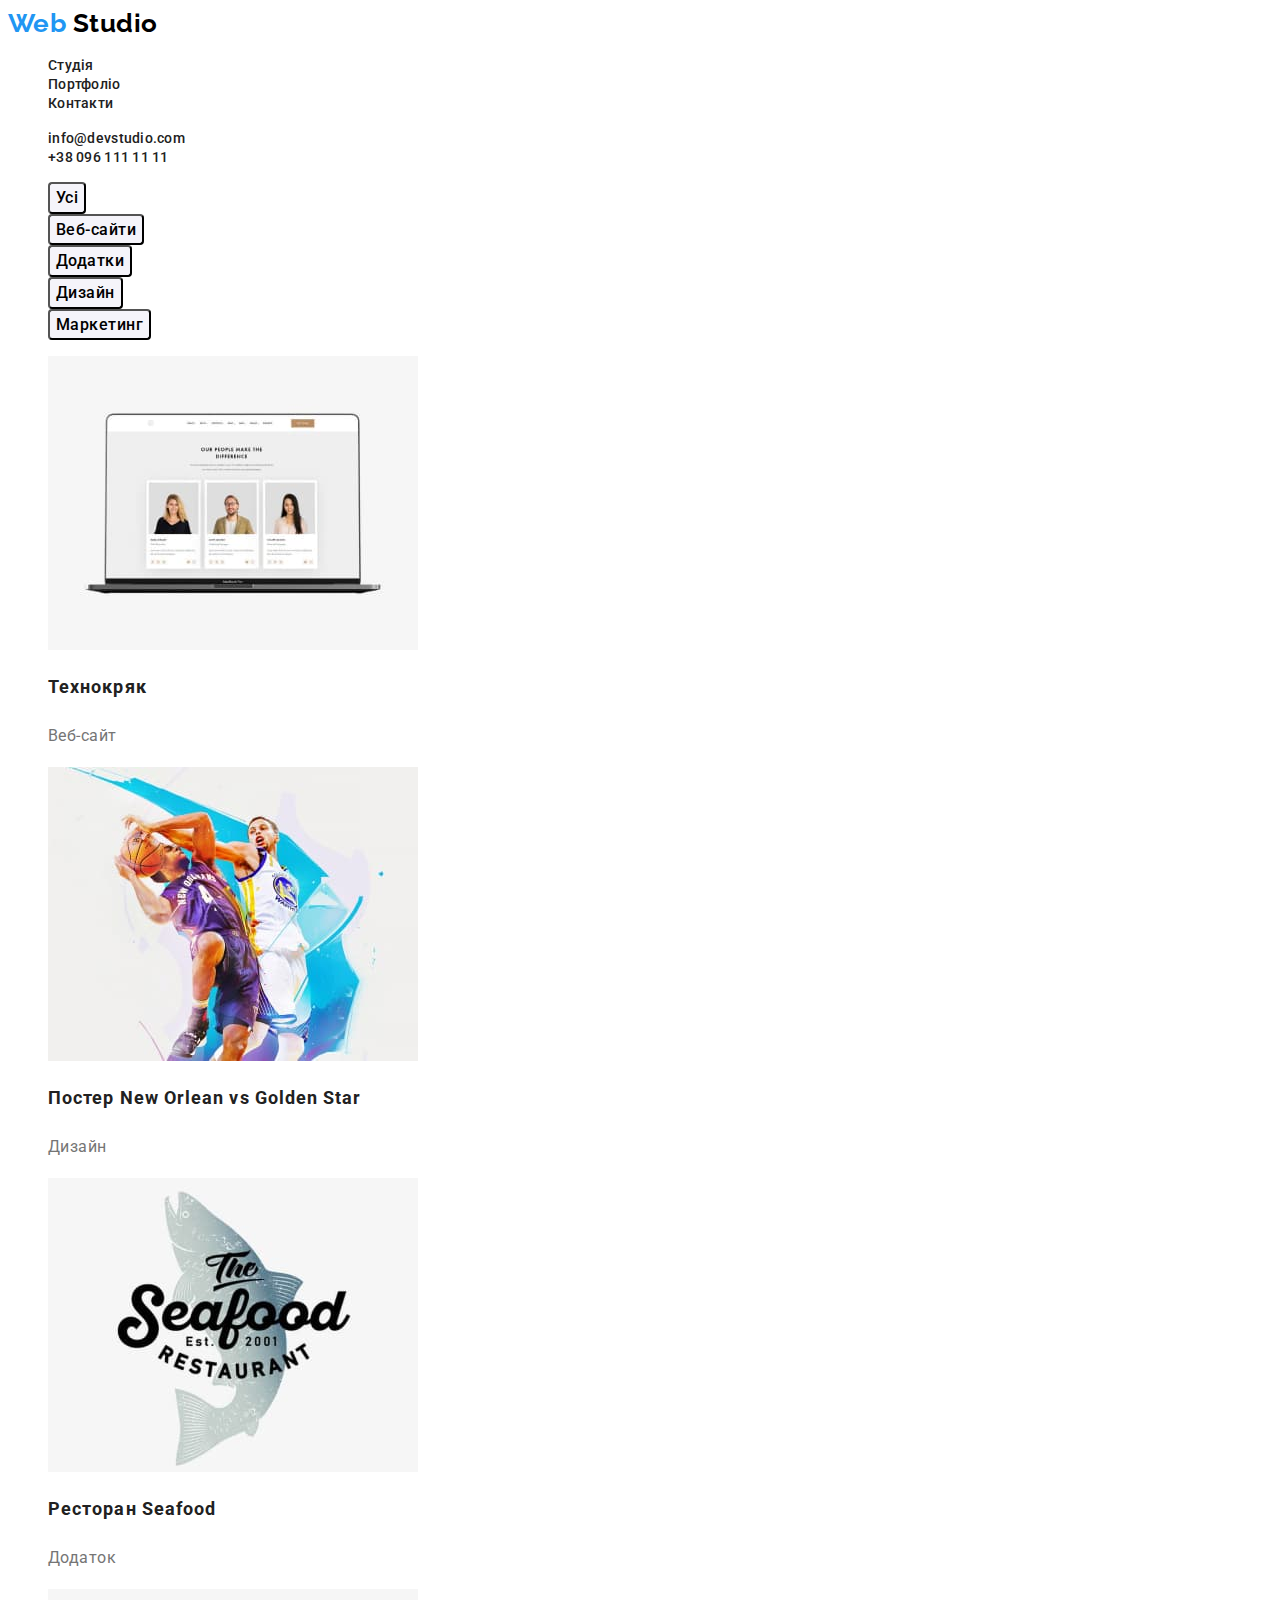
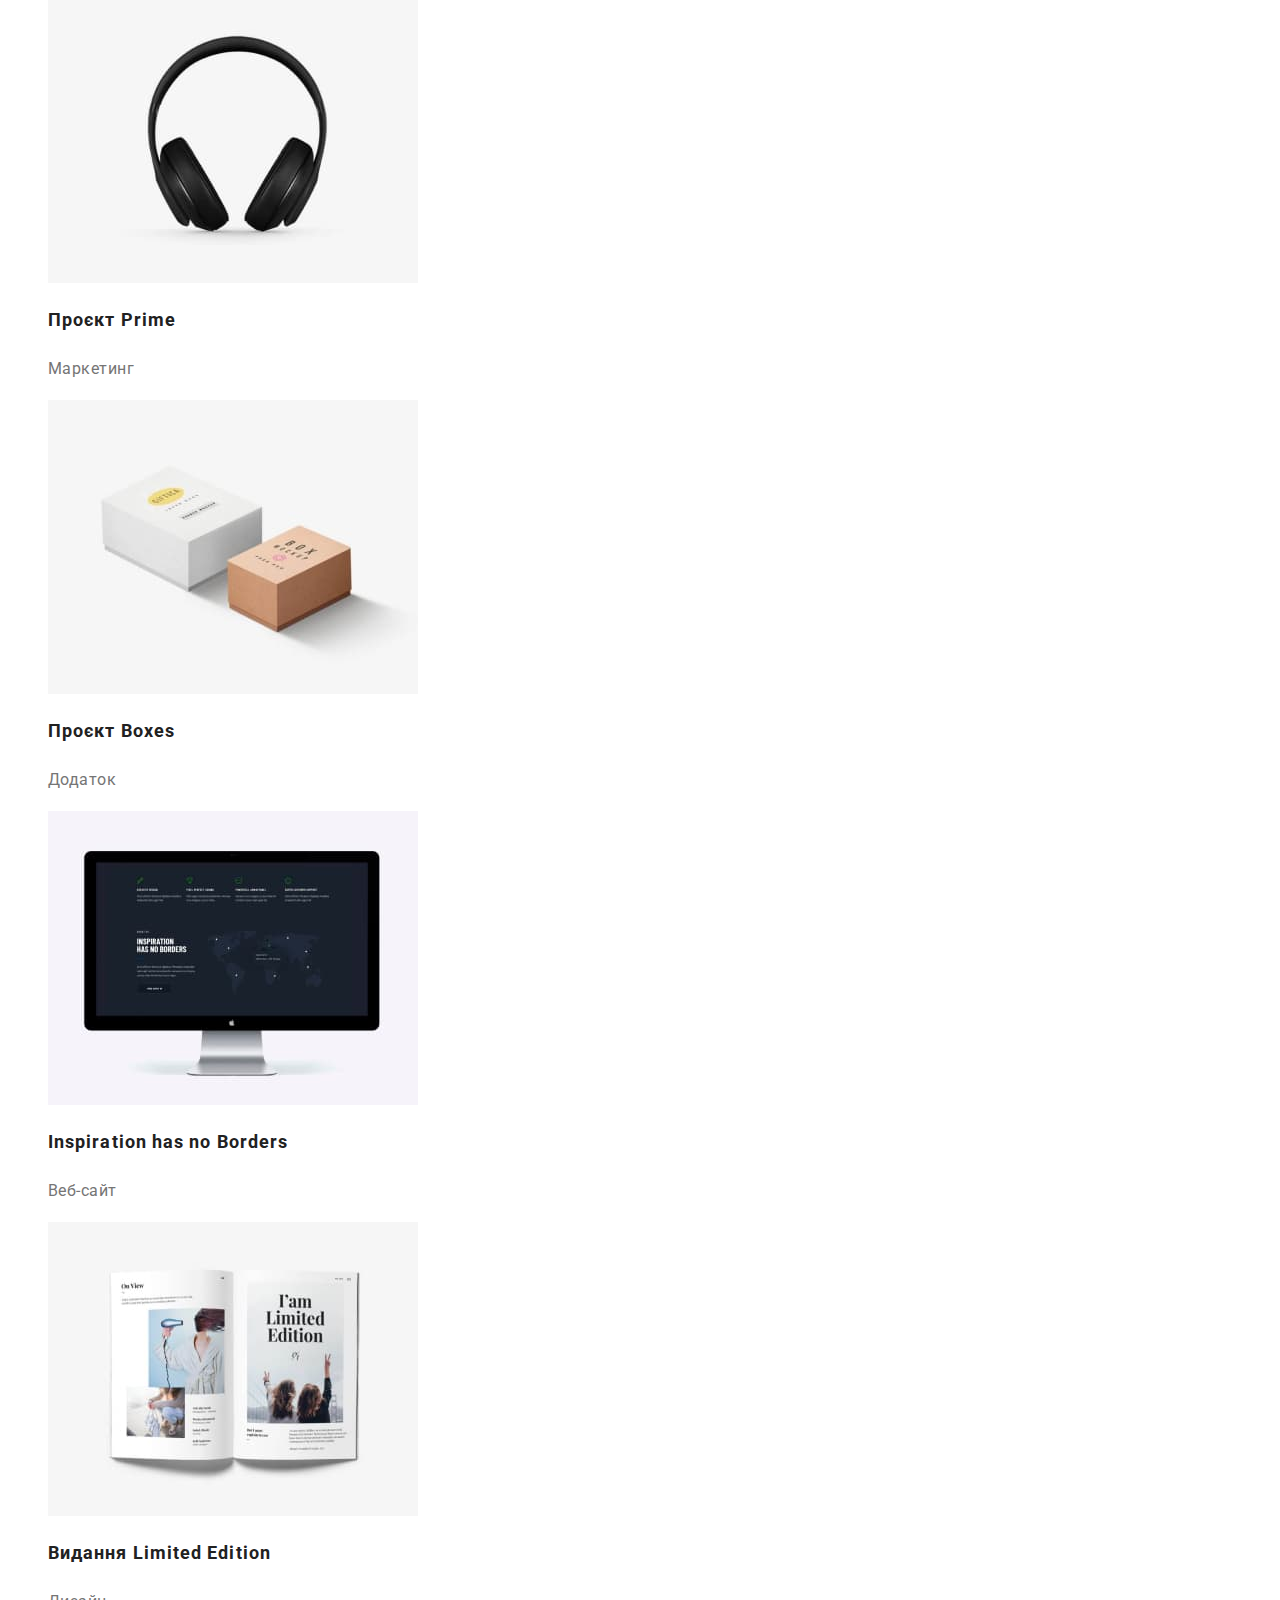
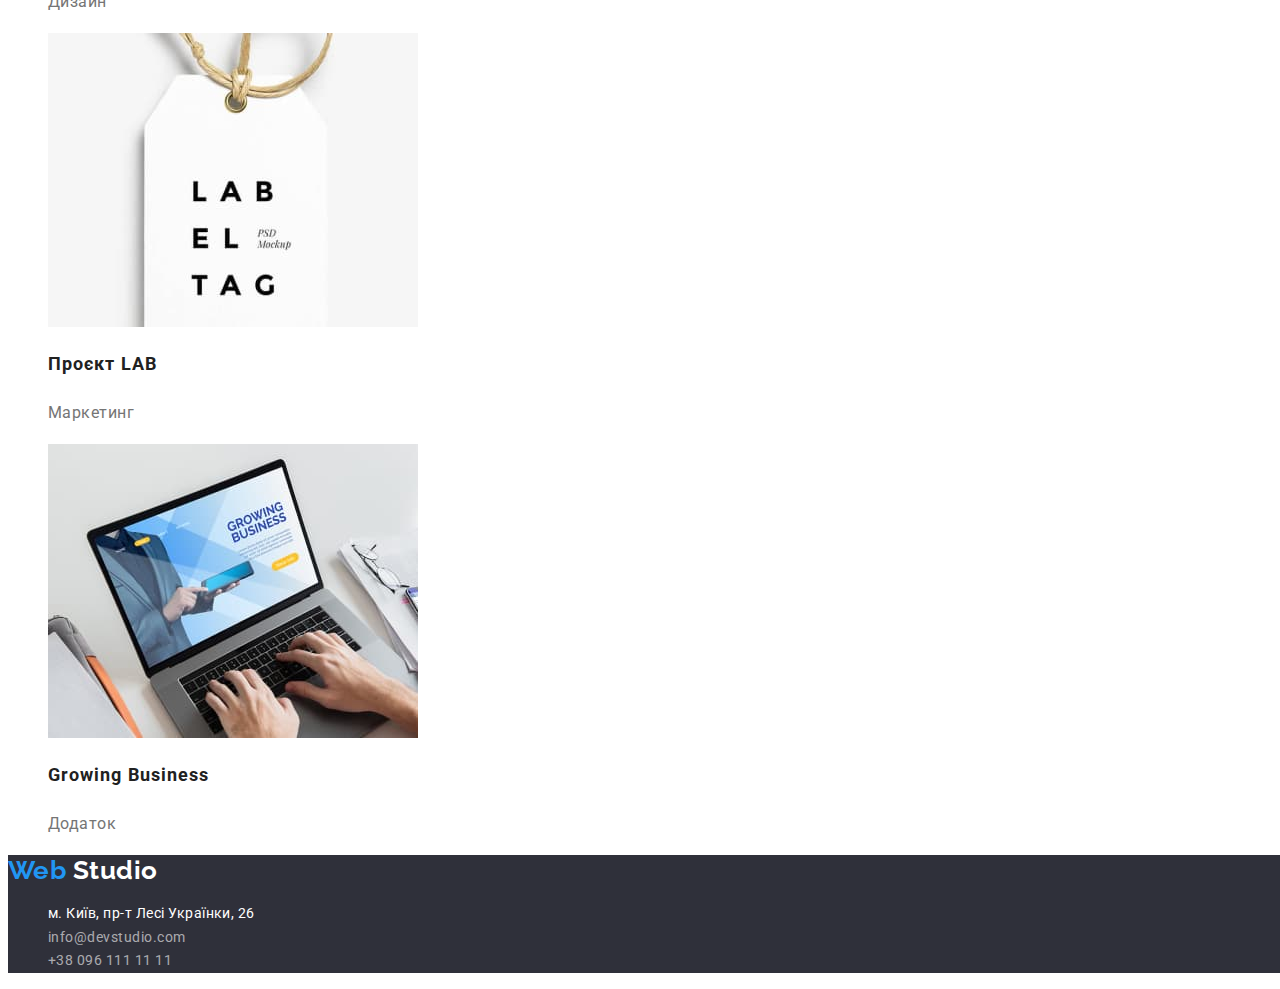
==== portfolio.html @ 0179da27 "start" ====
<!DOCTYPE html>
<html lang="en">
  <head>
    <meta charset="UTF-8" />
    <meta http-equiv="X-UA-Compatible" content="IE=edge" />
    <meta name="viewport" content="width=device-width, initial-scale=1.0" />
    <title>Портфоліо</title>
    <link rel="stylesheet" href="./css/styles.css" />
    <link rel="preconnect" href="https://fonts.googleapis.com" />
    <link rel="preconnect" href="https://fonts.gstatic.com" crossorigin />
    <link
      href="https://fonts.googleapis.com/css2?family=Raleway:wght@700&family=Roboto:wght@400;500;700;900&display=swap"
      rel="stylesheet"
    />
  </head>
  <body>
    <!-- header -->
    <header class="page-header">
      <!-- logo -->
      <a class="logo" href="./index.html"
        ><span class="logo-web">Web</span>
        <span class="logo-studio-head">Studio</span>
      </a>
      <!-- навігація хедера -->
      <nav class="main-nav">
        <ul class="main-nav-list">
          <li>
            <a class="main-nav-link" href="./index.html">Студія</a>
          </li>
          <li>
            <a class="main-nav-link" href="./portfolio.html">Портфоліо</a>
          </li>
          <li><a class="main-nav-link" href="">Контакти</a></li>
        </ul>
      </nav>
      <!-- contacts -->
      <ul class="contacts-list">
        <li>
          <a class="contacts" href="mailto:info@devstudio.com"
            >info@devstudio.com</a
          >
        </li>
        <li>
          <a class="contacts" href="tel:+380961111111">+38 096 111 11 11</a>
        </li>
      </ul>
    </header>
    <!-- main -->
    <main class="main-portfolio">
      <section class="main-portfolio-section">
        <h1 hidden>Портфоліо студії</h1>
        <!--nav of page "Portfolio" -->
        <nav class="nav-buttons">
          <ul class="nav-buttons-list">
            <li><button type="button" class="button">Усі</button></li>
            <li><button type="button" class="button">Веб-сайти</button></li>
            <li><button type="button" class="button">Додатки</button></li>
            <li><button type="button" class="button">Дизайн</button></li>
            <li><button type="button" class="button">Маркетинг</button></li>
          </ul>
        </nav>
        <ul class="portfolio-list">
          <li class="portfolio-list-item">
            <a class="portfolio-list-link" href=""
              ><img
                src="./images/technokryak.jpg"
                alt="приклад веб сайту"
                width="370"
              />
              <h2 class="portfolio-list-title">Технокряк</h2>
              <p class="portfolio-discription">Веб-сайт</p></a
            >
          </li>
          <li>
            <a href="" class="portfolio-list-link">
              <img
                src="./images/poster.jpg"
                alt="постер баскетболістів"
                width="370"
              />
              <h2 class="portfolio-list-title">
                Постер New Orlean vs Golden Star
              </h2>
              <p class="portfolio-discription">Дизайн</p></a
            >
          </li>
          <li>
            <a href="" class="portfolio-list-link">
              <img
                src="./images/restouran.jpg"
                alt="приклад додатку"
                width="370"
              />
              <h2 class="portfolio-list-title">Ресторан Seafood</h2>
              <p class="portfolio-discription">Додаток</p></a
            >
          </li>
          <li>
            <a class="portfolio-list-link" href="">
              <img
                src="./images/prime.jpg"
                alt="проект маркетингу"
                width="370"
              />
              <h2 class="portfolio-list-title">Проєкт Prime</h2>
              <p class="portfolio-discription">Маркетинг</p></a
            >
          </li>
          <li>
            <a class="portfolio-list-link" href="">
              <img src="./images/boxes.jpg" alt="приклад додатку" width="370" />
              <h2 class="portfolio-list-title">Проєкт Boxes</h2>
              <p class="portfolio-discription">Додаток</p></a
            >
          </li>
          <li>
            <a class="portfolio-list-link" href="">
              <img
                src="./images/no-Borders.jpg"
                alt="приклад веб сайту"
                width="370"
              />
              <h2 class="portfolio-list-title">Inspiration has no Borders</h2>
              <p class="portfolio-discription">Веб-сайт</p></a
            >
          </li>
          <li>
            <a class="portfolio-list-link" href="">
              <img
                src="./images/lim-editiom.jpg"
                alt="приклад дизайну"
                width="370"
              />
              <h2 class="portfolio-list-title">Видання Limited Edition</h2>
              <p class="portfolio-discription">Дизайн</p></a
            >
          </li>
          <li>
            <a class="portfolio-list-link" href=""
              ><img
                src="./images/lab.jpg"
                alt="проект маркетингу"
                width="370"
              />
              <h2 class="portfolio-list-title">Проєкт LAB</h2>
              <p class="portfolio-discription">Маркетинг</p></a
            >
          </li>
          <li>
            <a class="portfolio-list-link" href="">
              <img
                src="./images/growing-buisness.jpg"
                alt="приклад додатку"
                width="370"
              />
              <h2 class="portfolio-list-title">Growing Business</h2>
              <p class="portfolio-discription">Додаток</p></a
            >
          </li>
        </ul>
      </section>
    </main>
    <!-- footer -->
    <footer class="footer">
      <a class="logo" href="./index.html"
        ><span class="logo-web">Web</span>
        <span class="logo-studio-footer">Studio</span>
      </a>
      <address>
        <ul class="address-list">
          <li>
            <a
              class="footer-link address"
              rel="noopener noreferrer"
              href="https://goo.gl/maps/77RELUGKc2nSZ557A"
              >м. Київ, пр-т Лесі Українки, 26</a
            >
          </li>
          <li>
            <a class="footer-link" href="mailto:info@devstudio.com"
              >info@devstudio.com
            </a>
          </li>
          <li>
            <a class="footer-link" href="tel:+380961111111"
              >+38 096 111 11 11
            </a>
          </li>
        </ul>
      </address>
    </footer>
  </body>
</html>
---- css/styles.css ----
:root {
  --focus-color: #2196f3;
  --main-color: #212121;
  --fone-color: #757575;
  --main-bg-color: #ffffff;
}

body {
  font-family: 'Roboto', sans-serif;
  font-style: normal;
  width: 1600px;
  color: var(--main-color);
  letter-spacing: 0.03em;
}

.main-nav-list,
.contacts-list,
.peculiarities-list,
.our-work-list,
.team-list,
.address-list,
.nav-buttons-list,
.portfolio-list {
  list-style: none;
}

.peculiarities-discription,
.team-list-discription,
.portfolio-discription {
  color: var(--fone-color);
}

.logo,
.main-nav-link,
.contacts,
.footer-link,
.portfolio-list-link {
  text-decoration: none;
}

.team-title,
.our-work-title {
  font-size: 36px;
  line-height: 1.2;
  text-align: center;
}

.logo {
  font-family: 'Raleway', sans-serif;
  font-style: normal;
  font-size: 26px;
  font-weight: 700;
  line-height: 1.2;
}

.logo-web {
  color: var(--focus-color);
}

.logo-studio-head {
  color: #000000;
}

.contacts {
  font-weight: 500;
  font-size: 14px;
  line-height: 1.14;
  letter-spacing: 0.02em;
  color: var(--main-color);
}
.contacts:hover,
.contacts:focus {
  color: var(--focus-color);
}

.main-nav-link {
  font-weight: 500;
  font-size: 14px;
  line-height: 1.14;
  letter-spacing: 0.02em;
  color: var(--main-color);
}

.main-nav-link:hover,
.main-nav-link:focus {
  color: var(--focus-color);
}

.hero-section {
  height: 600px;
  background: #2f303a;
}

.hero-title {
  font-weight: 900;
  font-size: 44px;
  line-height: 1.4;
  text-align: center;
  letter-spacing: 0.06em;
  text-transform: uppercase;
  color: var(--main-bg-color);
}

.hero-button {
  font-family: inherit;
  font-size: 16px;
  font-weight: 700;
  line-height: 1.875;
  align-items: center;
  text-align: center;
  letter-spacing: 0.06em;
  color: var(--main-bg-color);
  position: absolute;
  width: 216px;
  height: 50px;
  left: 692px;
  top: 430px;
  background: var(--focus-color);
  box-shadow: 0px 4px 4px rgba(0, 0, 0, 0.15);
  border-radius: 4px;
  cursor: pointer;
}

.peculiarities-title {
  font-size: 14px;
  line-height: 1.14;
  text-transform: uppercase;
}

.peculiarities-discription {
  font-size: 14px;
  line-height: 1.7;
}

.button {
  font-family: inherit;
  font-weight: 500;
  background: #f5f4fa;
  font-size: 16px;
  line-height: 1.6;
  text-align: center;
  letter-spacing: inherit;
  border-radius: 4px;
  cursor: pointer;
}

.team {
  line-height: 1.2;
  background-color: #f5f4fa;
}

.team-list-discription,
.team-list-title {
  font-size: 16px;
}
.team-list-title {
  font-weight: 500;
}

.portfolio-list-title {
  font-size: 18px;
  line-height: 2;
  letter-spacing: 0.06em;
	color: var(--main-color);
}

.portfolio-discription {
  line-height: 1.875;
}

.footer {
  background: #2f303a;
}


.footer-link:hover,
.footer-link:focus {
  color: var(--focus-color);
}

.nav-buttons button:hover,
.nav-buttons button:focus {
  background-color: var(--focus-color);
  color: var(--main-bg-color);
}

.footer-link {
  font-weight: 400;
  font-size: 14px;
  line-height: 1.7;
  font-style: normal;
  color: rgba(255, 255, 255, 0.6);
}

.address,
.logo-studio-footer {
  color: var(--main-bg-color);
}
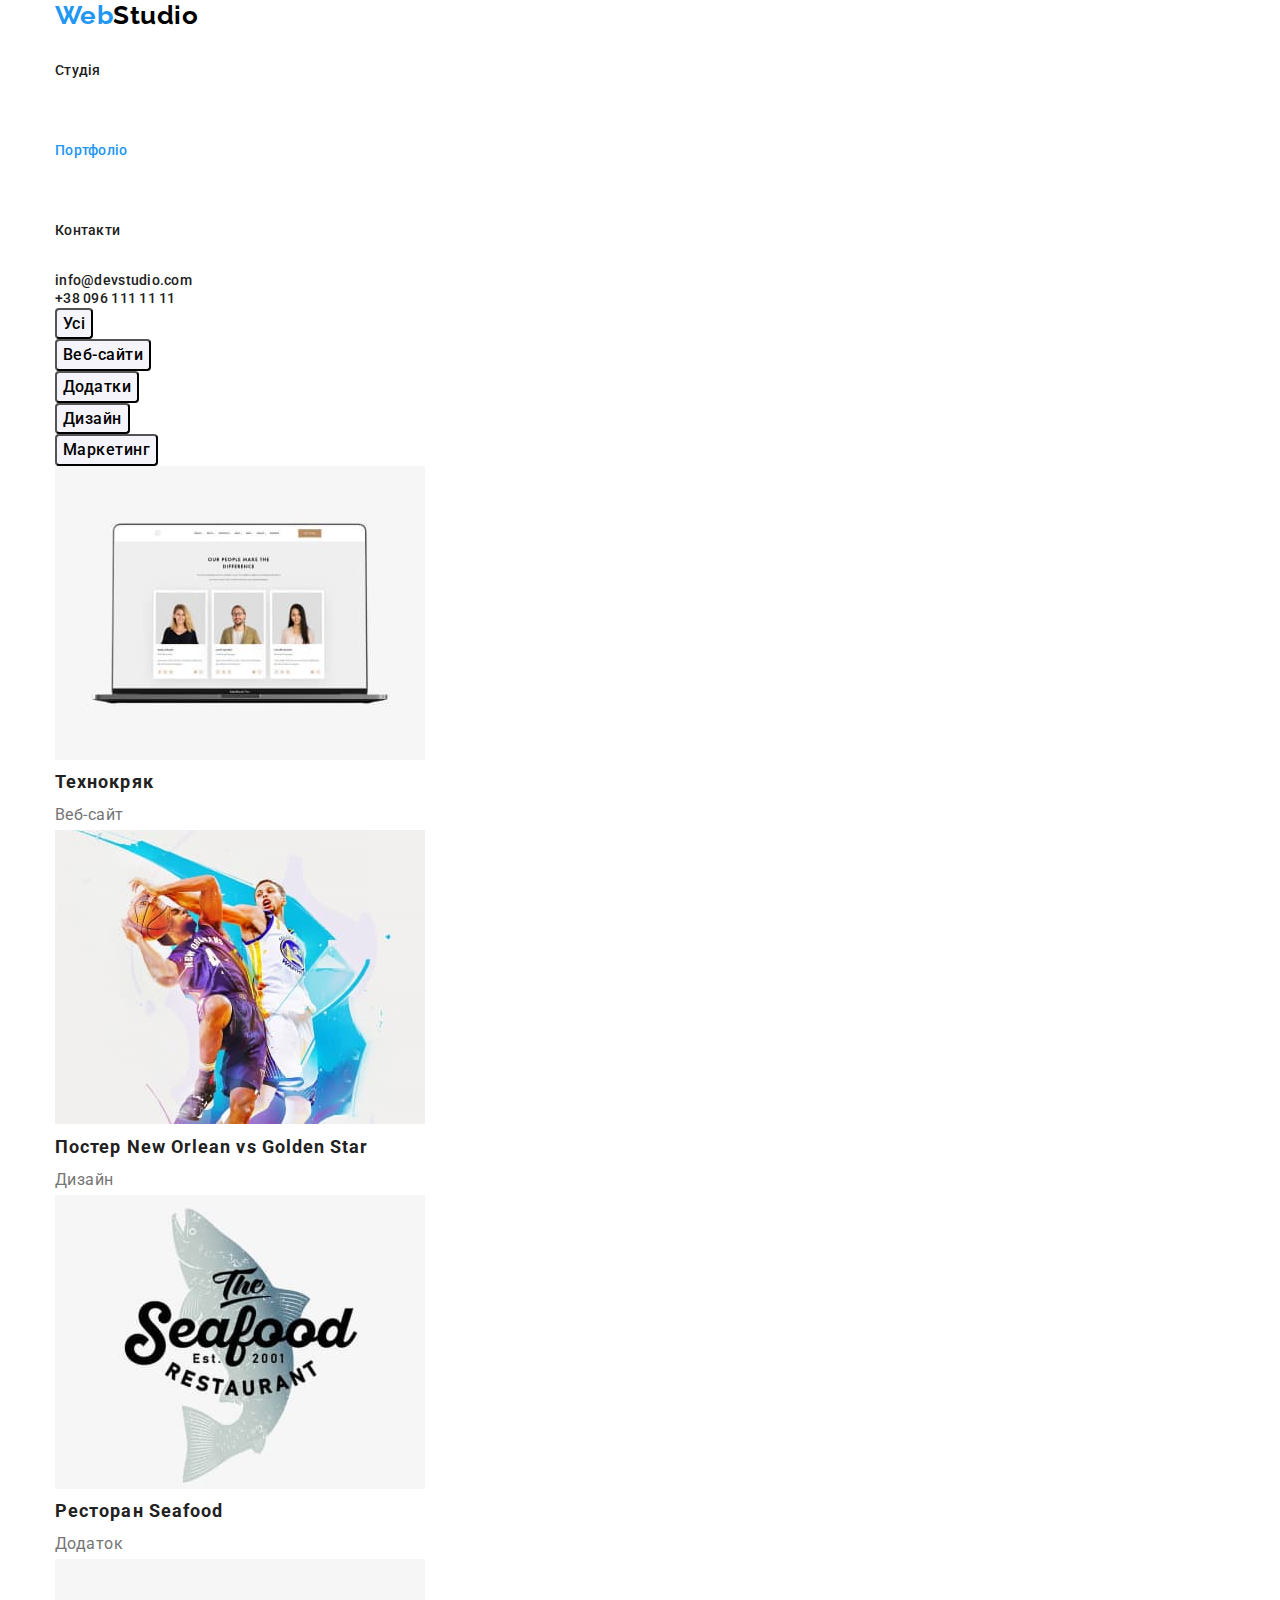
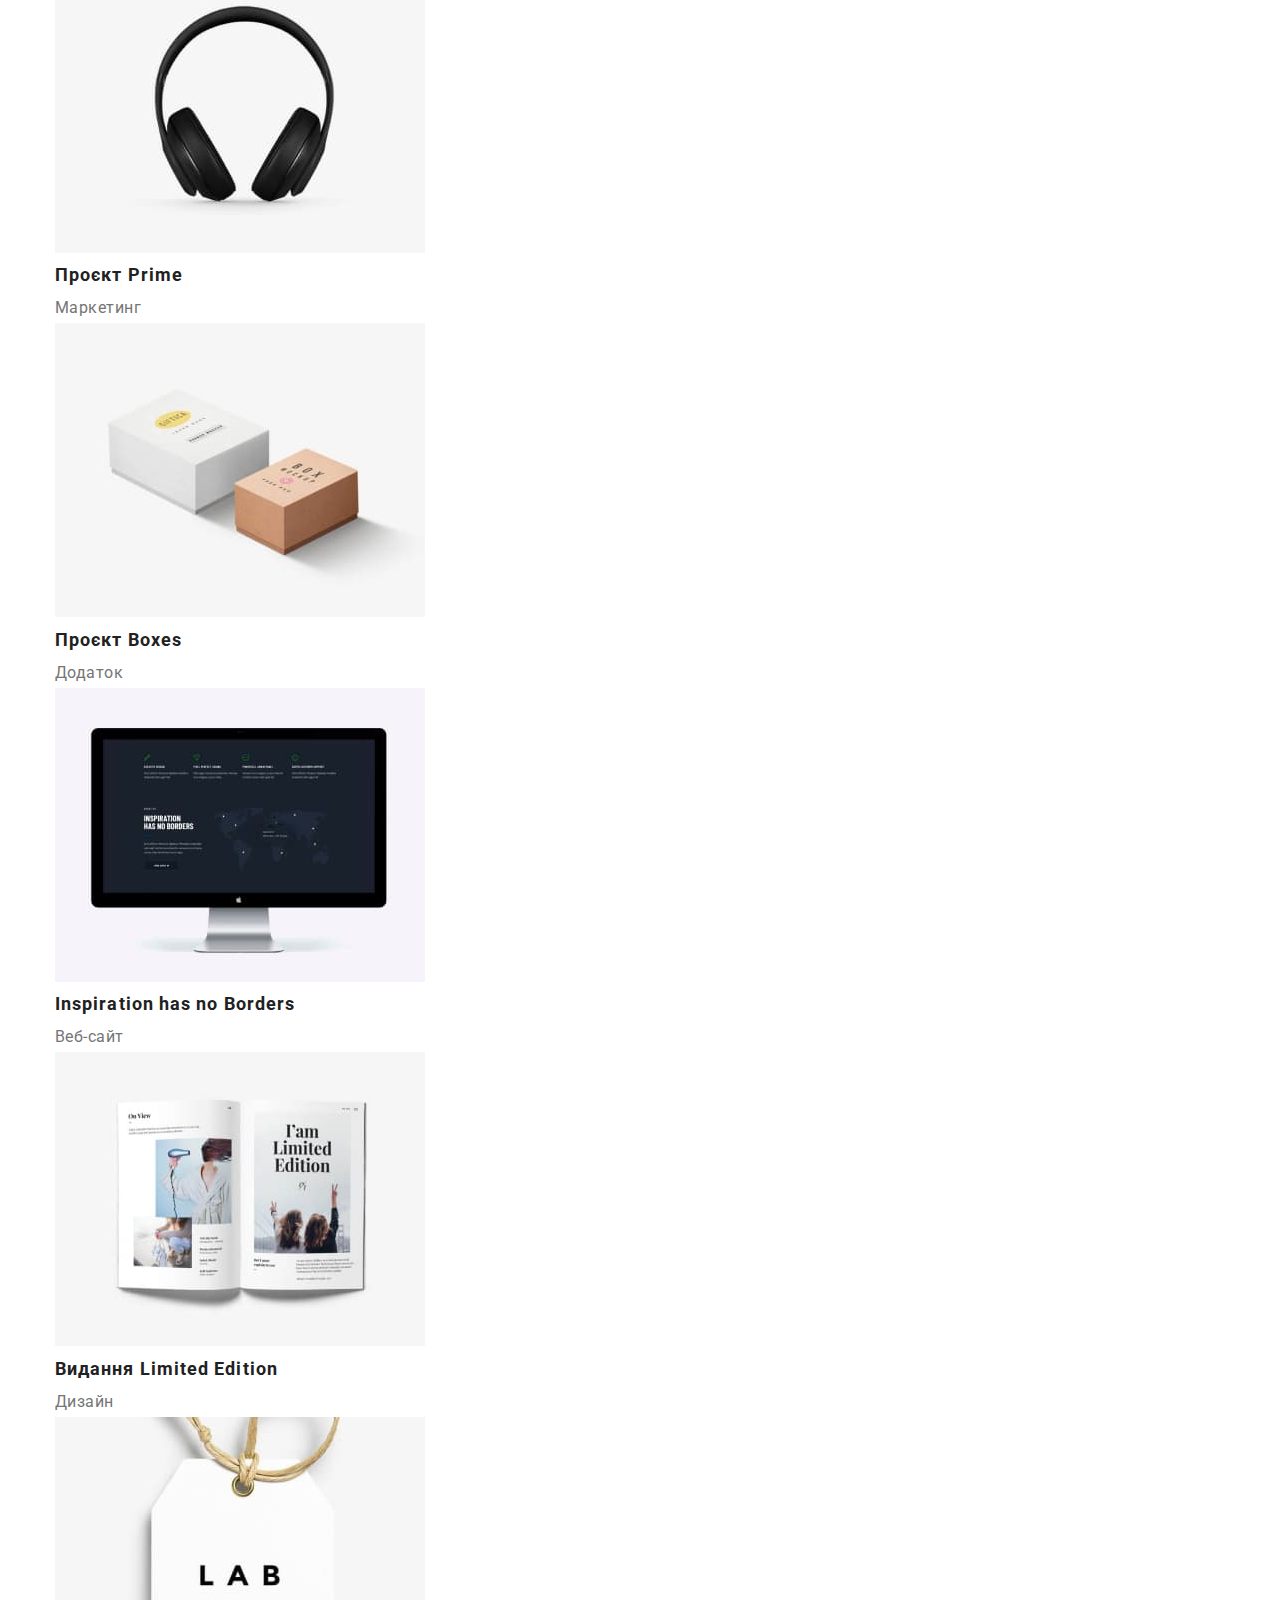
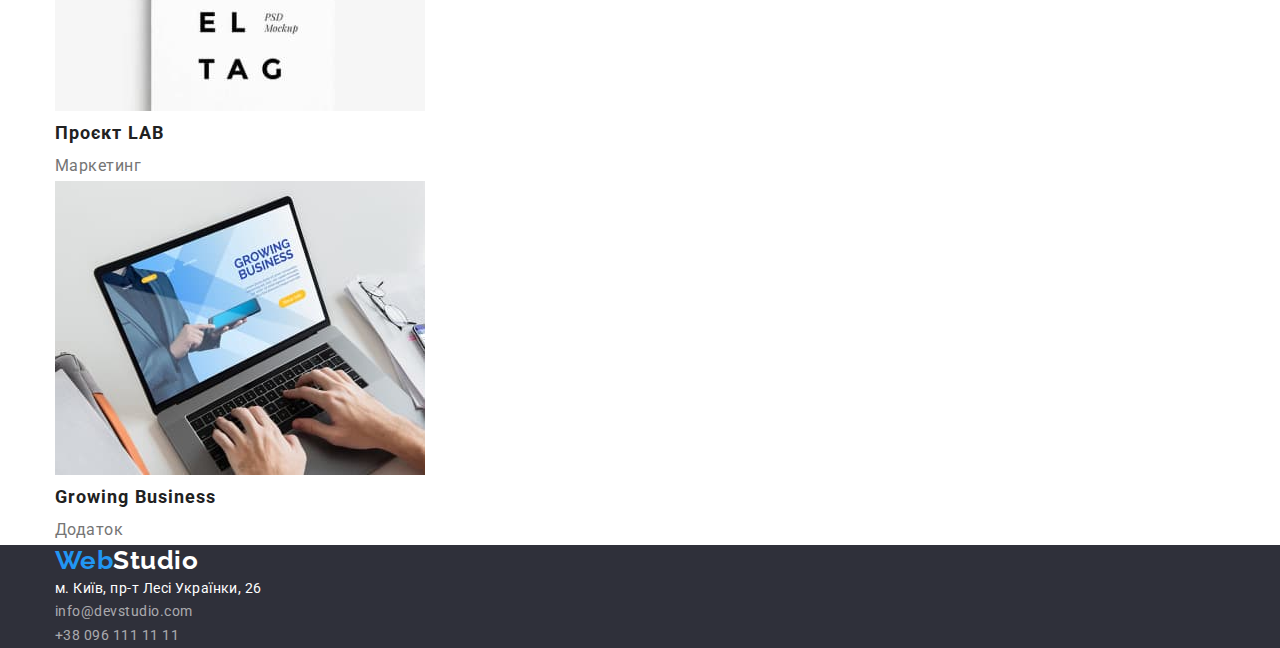
==== commit bad382ac: "2310-2240" ====
--- a/portfolio.html
+++ b/portfolio.html
@@ -5,189 +5,203 @@
     <meta http-equiv="X-UA-Compatible" content="IE=edge" />
     <meta name="viewport" content="width=device-width, initial-scale=1.0" />
     <title>Портфоліо</title>
-    <link rel="stylesheet" href="./css/styles.css" />
     <link rel="preconnect" href="https://fonts.googleapis.com" />
     <link rel="preconnect" href="https://fonts.gstatic.com" crossorigin />
     <link
       href="https://fonts.googleapis.com/css2?family=Raleway:wght@700&family=Roboto:wght@400;500;700;900&display=swap"
       rel="stylesheet"
     />
+    <link
+      rel="stylesheet"
+      href="https://cdnjs.cloudflare.com/ajax/libs/modern-normalize/1.1.0/modern-normalize.min.css"
+    />
+    <link rel="stylesheet" href="./css/styles.css" />
   </head>
   <body>
     <!-- header -->
     <header class="page-header">
-      <!-- logo -->
-      <a class="logo" href="./index.html"
-        ><span class="logo-web">Web</span>
-        <span class="logo-studio-head">Studio</span>
-      </a>
-      <!-- навігація хедера -->
-      <nav class="main-nav">
-        <ul class="main-nav-list">
+      <div class="container">
+        <!-- logo -->
+        <a class="logo" href="./index.html"
+          ><span class="logo-web">Web</span>
+          <span class="logo-studio-head">Studio</span>
+        </a>
+        <!-- навігація хедера -->
+        <nav class="main-nav">
+          <ul class="list">
+            <li>
+              <a class="main-nav-link" href="./index.html">Студія</a>
+            </li>
+            <li>
+              <a class="main-nav-link current" href="./portfolio.html">Портфоліо</a>
+            </li>
+            <li><a class="main-nav-link" href="">Контакти</a></li>
+          </ul>
+        </nav>
+        <!-- contacts -->
+        <ul class="list">
           <li>
-            <a class="main-nav-link" href="./index.html">Студія</a>
+            <a class="contacts" href="mailto:info@devstudio.com"
+              >info@devstudio.com</a
+            >
           </li>
           <li>
-            <a class="main-nav-link" href="./portfolio.html">Портфоліо</a>
+            <a class="contacts" href="tel:+380961111111">+38 096 111 11 11</a>
           </li>
-          <li><a class="main-nav-link" href="">Контакти</a></li>
         </ul>
-      </nav>
-      <!-- contacts -->
-      <ul class="contacts-list">
-        <li>
-          <a class="contacts" href="mailto:info@devstudio.com"
-            >info@devstudio.com</a
-          >
-        </li>
-        <li>
-          <a class="contacts" href="tel:+380961111111">+38 096 111 11 11</a>
-        </li>
-      </ul>
+      </div>
     </header>
     <!-- main -->
     <main class="main-portfolio">
       <section class="main-portfolio-section">
-        <h1 hidden>Портфоліо студії</h1>
-        <!--nav of page "Portfolio" -->
-        <nav class="nav-buttons">
-          <ul class="nav-buttons-list">
-            <li><button type="button" class="button">Усі</button></li>
-            <li><button type="button" class="button">Веб-сайти</button></li>
-            <li><button type="button" class="button">Додатки</button></li>
-            <li><button type="button" class="button">Дизайн</button></li>
-            <li><button type="button" class="button">Маркетинг</button></li>
+        <div class="container">
+          <h1 class="visually-hidden">Портфоліо студії</h1>
+          <!--nav of page "Portfolio" -->
+          <nav class="nav-buttons">
+            <ul class="list">
+              <li><button type="button" class="button">Усі</button></li>
+              <li><button type="button" class="button">Веб-сайти</button></li>
+              <li><button type="button" class="button">Додатки</button></li>
+              <li><button type="button" class="button">Дизайн</button></li>
+              <li><button type="button" class="button">Маркетинг</button></li>
+            </ul>
+          </nav>
+          <ul class="list">
+            <li class="portfolio-list-item">
+              <a class="portfolio-list-link" href=""
+                ><img
+                  src="./images/technokryak.jpg"
+                  alt="приклад веб сайту"
+                  width="370"
+                />
+                <h2 class="portfolio-list-title">Технокряк</h2>
+                <p class="portfolio-discription">Веб-сайт</p></a
+              >
+            </li>
+            <li>
+              <a href="" class="portfolio-list-link">
+                <img
+                  src="./images/poster.jpg"
+                  alt="постер баскетболістів"
+                  width="370"
+                />
+                <h2 class="portfolio-list-title">
+                  Постер New Orlean vs Golden Star
+                </h2>
+                <p class="portfolio-discription">Дизайн</p></a
+              >
+            </li>
+            <li>
+              <a href="" class="portfolio-list-link">
+                <img
+                  src="./images/restouran.jpg"
+                  alt="приклад додатку"
+                  width="370"
+                />
+                <h2 class="portfolio-list-title">Ресторан Seafood</h2>
+                <p class="portfolio-discription">Додаток</p></a
+              >
+            </li>
+            <li>
+              <a class="portfolio-list-link" href="">
+                <img
+                  src="./images/prime.jpg"
+                  alt="проект маркетингу"
+                  width="370"
+                />
+                <h2 class="portfolio-list-title">Проєкт Prime</h2>
+                <p class="portfolio-discription">Маркетинг</p></a
+              >
+            </li>
+            <li>
+              <a class="portfolio-list-link" href="">
+                <img
+                  src="./images/boxes.jpg"
+                  alt="приклад додатку"
+                  width="370"
+                />
+                <h2 class="portfolio-list-title">Проєкт Boxes</h2>
+                <p class="portfolio-discription">Додаток</p></a
+              >
+            </li>
+            <li>
+              <a class="portfolio-list-link" href="">
+                <img
+                  src="./images/no-Borders.jpg"
+                  alt="приклад веб сайту"
+                  width="370"
+                />
+                <h2 class="portfolio-list-title">Inspiration has no Borders</h2>
+                <p class="portfolio-discription">Веб-сайт</p></a
+              >
+            </li>
+            <li>
+              <a class="portfolio-list-link" href="">
+                <img
+                  src="./images/lim-editiom.jpg"
+                  alt="приклад дизайну"
+                  width="370"
+                />
+                <h2 class="portfolio-list-title">Видання Limited Edition</h2>
+                <p class="portfolio-discription">Дизайн</p></a
+              >
+            </li>
+            <li>
+              <a class="portfolio-list-link" href=""
+                ><img
+                  src="./images/lab.jpg"
+                  alt="проект маркетингу"
+                  width="370"
+                />
+                <h2 class="portfolio-list-title">Проєкт LAB</h2>
+                <p class="portfolio-discription">Маркетинг</p></a
+              >
+            </li>
+            <li>
+              <a class="portfolio-list-link" href="">
+                <img
+                  src="./images/growing-buisness.jpg"
+                  alt="приклад додатку"
+                  width="370"
+                />
+                <h2 class="portfolio-list-title">Growing Business</h2>
+                <p class="portfolio-discription">Додаток</p></a
+              >
+            </li>
           </ul>
-        </nav>
-        <ul class="portfolio-list">
-          <li class="portfolio-list-item">
-            <a class="portfolio-list-link" href=""
-              ><img
-                src="./images/technokryak.jpg"
-                alt="приклад веб сайту"
-                width="370"
-              />
-              <h2 class="portfolio-list-title">Технокряк</h2>
-              <p class="portfolio-discription">Веб-сайт</p></a
-            >
-          </li>
-          <li>
-            <a href="" class="portfolio-list-link">
-              <img
-                src="./images/poster.jpg"
-                alt="постер баскетболістів"
-                width="370"
-              />
-              <h2 class="portfolio-list-title">
-                Постер New Orlean vs Golden Star
-              </h2>
-              <p class="portfolio-discription">Дизайн</p></a
-            >
-          </li>
-          <li>
-            <a href="" class="portfolio-list-link">
-              <img
-                src="./images/restouran.jpg"
-                alt="приклад додатку"
-                width="370"
-              />
-              <h2 class="portfolio-list-title">Ресторан Seafood</h2>
-              <p class="portfolio-discription">Додаток</p></a
-            >
-          </li>
-          <li>
-            <a class="portfolio-list-link" href="">
-              <img
-                src="./images/prime.jpg"
-                alt="проект маркетингу"
-                width="370"
-              />
-              <h2 class="portfolio-list-title">Проєкт Prime</h2>
-              <p class="portfolio-discription">Маркетинг</p></a
-            >
-          </li>
-          <li>
-            <a class="portfolio-list-link" href="">
-              <img src="./images/boxes.jpg" alt="приклад додатку" width="370" />
-              <h2 class="portfolio-list-title">Проєкт Boxes</h2>
-              <p class="portfolio-discription">Додаток</p></a
-            >
-          </li>
-          <li>
-            <a class="portfolio-list-link" href="">
-              <img
-                src="./images/no-Borders.jpg"
-                alt="приклад веб сайту"
-                width="370"
-              />
-              <h2 class="portfolio-list-title">Inspiration has no Borders</h2>
-              <p class="portfolio-discription">Веб-сайт</p></a
-            >
-          </li>
-          <li>
-            <a class="portfolio-list-link" href="">
-              <img
-                src="./images/lim-editiom.jpg"
-                alt="приклад дизайну"
-                width="370"
-              />
-              <h2 class="portfolio-list-title">Видання Limited Edition</h2>
-              <p class="portfolio-discription">Дизайн</p></a
-            >
-          </li>
-          <li>
-            <a class="portfolio-list-link" href=""
-              ><img
-                src="./images/lab.jpg"
-                alt="проект маркетингу"
-                width="370"
-              />
-              <h2 class="portfolio-list-title">Проєкт LAB</h2>
-              <p class="portfolio-discription">Маркетинг</p></a
-            >
-          </li>
-          <li>
-            <a class="portfolio-list-link" href="">
-              <img
-                src="./images/growing-buisness.jpg"
-                alt="приклад додатку"
-                width="370"
-              />
-              <h2 class="portfolio-list-title">Growing Business</h2>
-              <p class="portfolio-discription">Додаток</p></a
-            >
-          </li>
-        </ul>
+        </div>
       </section>
     </main>
     <!-- footer -->
     <footer class="footer">
-      <a class="logo" href="./index.html"
-        ><span class="logo-web">Web</span>
-        <span class="logo-studio-footer">Studio</span>
-      </a>
-      <address>
-        <ul class="address-list">
-          <li>
-            <a
-              class="footer-link address"
-              rel="noopener noreferrer"
-              href="https://goo.gl/maps/77RELUGKc2nSZ557A"
-              >м. Київ, пр-т Лесі Українки, 26</a
-            >
-          </li>
-          <li>
-            <a class="footer-link" href="mailto:info@devstudio.com"
-              >info@devstudio.com
-            </a>
-          </li>
-          <li>
-            <a class="footer-link" href="tel:+380961111111"
-              >+38 096 111 11 11
-            </a>
-          </li>
-        </ul>
-      </address>
+      <div class="container">
+        <a class="logo" href="./index.html"
+          ><span class="logo-web">Web</span>
+          <span class="logo-studio-footer">Studio</span>
+        </a>
+        <address>
+          <ul class="list">
+            <li>
+              <a
+                class="footer-link address"
+                rel="noopener noreferrer"
+                href="https://goo.gl/maps/77RELUGKc2nSZ557A"
+                >м. Київ, пр-т Лесі Українки, 26</a
+              >
+            </li>
+            <li>
+              <a class="footer-link" href="mailto:info@devstudio.com"
+                >info@devstudio.com
+              </a>
+            </li>
+            <li>
+              <a class="footer-link" href="tel:+380961111111"
+                >+38 096 111 11 11
+              </a>
+            </li>
+          </ul>
+        </address>
+      </div>
     </footer>
   </body>
 </html>
--- a/css/styles.css
+++ b/css/styles.css
@@ -8,20 +8,96 @@
 body {
   font-family: 'Roboto', sans-serif;
   font-style: normal;
-  width: 1600px;
   color: var(--main-color);
   letter-spacing: 0.03em;
 }
 
-.main-nav-list,
-.contacts-list,
-.peculiarities-list,
-.our-work-list,
-.team-list,
-.address-list,
-.nav-buttons-list,
-.portfolio-list {
+.list {
+  padding: 0;
+  margin: 0;
   list-style: none;
+}
+
+.container {
+  width: 1200px;
+  margin: 0 auto;
+  padding: 0 15px;
+  /* outline: 4px solid yellow; */
+}
+
+.main-nav-list {
+  display: flex;
+  margin-left: 95px;
+}
+
+/* .main-nav-list .nav-item:not( :last-child) {
+	margin-right: 50px;
+} */
+
+.main-nav-list .nav-item + .nav-item,
+.contacts-list .nav-item + .nav-item {
+  margin-left: 50px;
+}
+
+.main-nav .main-nav-link {
+  display: block;
+  padding-bottom: 32px;
+  padding-top: 32px;
+}
+
+.contacts-list {
+  display: flex;
+  margin-left: 340px;
+}
+
+.logo {
+	display: flex;
+
+}
+
+
+.hero-title {
+	padding-top: 200px;
+}
+
+.div-header {
+  display: flex;
+  align-items: center;
+}
+
+h1,
+h2,
+h3,
+p {
+  margin-top: 0;
+  margin-bottom: 0;
+}
+
+/* .section {
+  margin-bottom: 94px;
+} */
+
+/* h2,
+.list,
+.logo,
+.footer,
+.page-header,
+p,
+.hero-title {
+  outline: 2px solid greenyellow;
+} */
+
+.visually-hidden {
+  position: absolute;
+  white-space: nowrap;
+  width: 1px;
+  height: 1px;
+  overflow: hidden;
+  border: 0;
+  padding: 0;
+  clip: rect(0 0 0 0);
+  clip-path: inset(50%);
+  margin: -1px;
 }
 
 .peculiarities-discription,
@@ -38,6 +114,11 @@
   text-decoration: none;
 }
 
+.our-work-title,
+.team-title {
+  margin-bottom: 50px;
+}
+
 .team-title,
 .our-work-title {
   font-size: 36px;
@@ -86,9 +167,13 @@
   color: var(--focus-color);
 }
 
+.main-nav .main-nav-link.current {
+  color: var(--focus-color);
+}
+
 .hero-section {
-  height: 600px;
   background: #2f303a;
+  text-align: center;
 }
 
 .hero-title {
@@ -102,23 +187,20 @@
 }
 
 .hero-button {
-  font-family: inherit;
   font-size: 16px;
   font-weight: 700;
   line-height: 1.875;
-  align-items: center;
-  text-align: center;
   letter-spacing: 0.06em;
   color: var(--main-bg-color);
-  position: absolute;
-  width: 216px;
-  height: 50px;
-  left: 692px;
-  top: 430px;
+
+  min-width: 216px;
   background: var(--focus-color);
-  box-shadow: 0px 4px 4px rgba(0, 0, 0, 0.15);
   border-radius: 4px;
+  border: var(--focus-color);
   cursor: pointer;
+  padding: 10px 32px;
+  margin-top: 30px;
+	margin-bottom: 200px;
 }
 
 .peculiarities-title {
@@ -147,6 +229,7 @@
 .team {
   line-height: 1.2;
   background-color: #f5f4fa;
+  /* padding: 186px 215px 94px; */
 }
 
 .team-list-discription,
@@ -155,13 +238,19 @@
 }
 .team-list-title {
   font-weight: 500;
+}
+
+.nav-buttons button:hover,
+.nav-buttons button:focus {
+  background-color: var(--focus-color);
+  color: var(--main-bg-color);
 }
 
 .portfolio-list-title {
   font-size: 18px;
   line-height: 2;
   letter-spacing: 0.06em;
-	color: var(--main-color);
+  color: var(--main-color);
 }
 
 .portfolio-discription {
@@ -172,16 +261,9 @@
   background: #2f303a;
 }
 
-
 .footer-link:hover,
 .footer-link:focus {
   color: var(--focus-color);
-}
-
-.nav-buttons button:hover,
-.nav-buttons button:focus {
-  background-color: var(--focus-color);
-  color: var(--main-bg-color);
 }
 
 .footer-link {
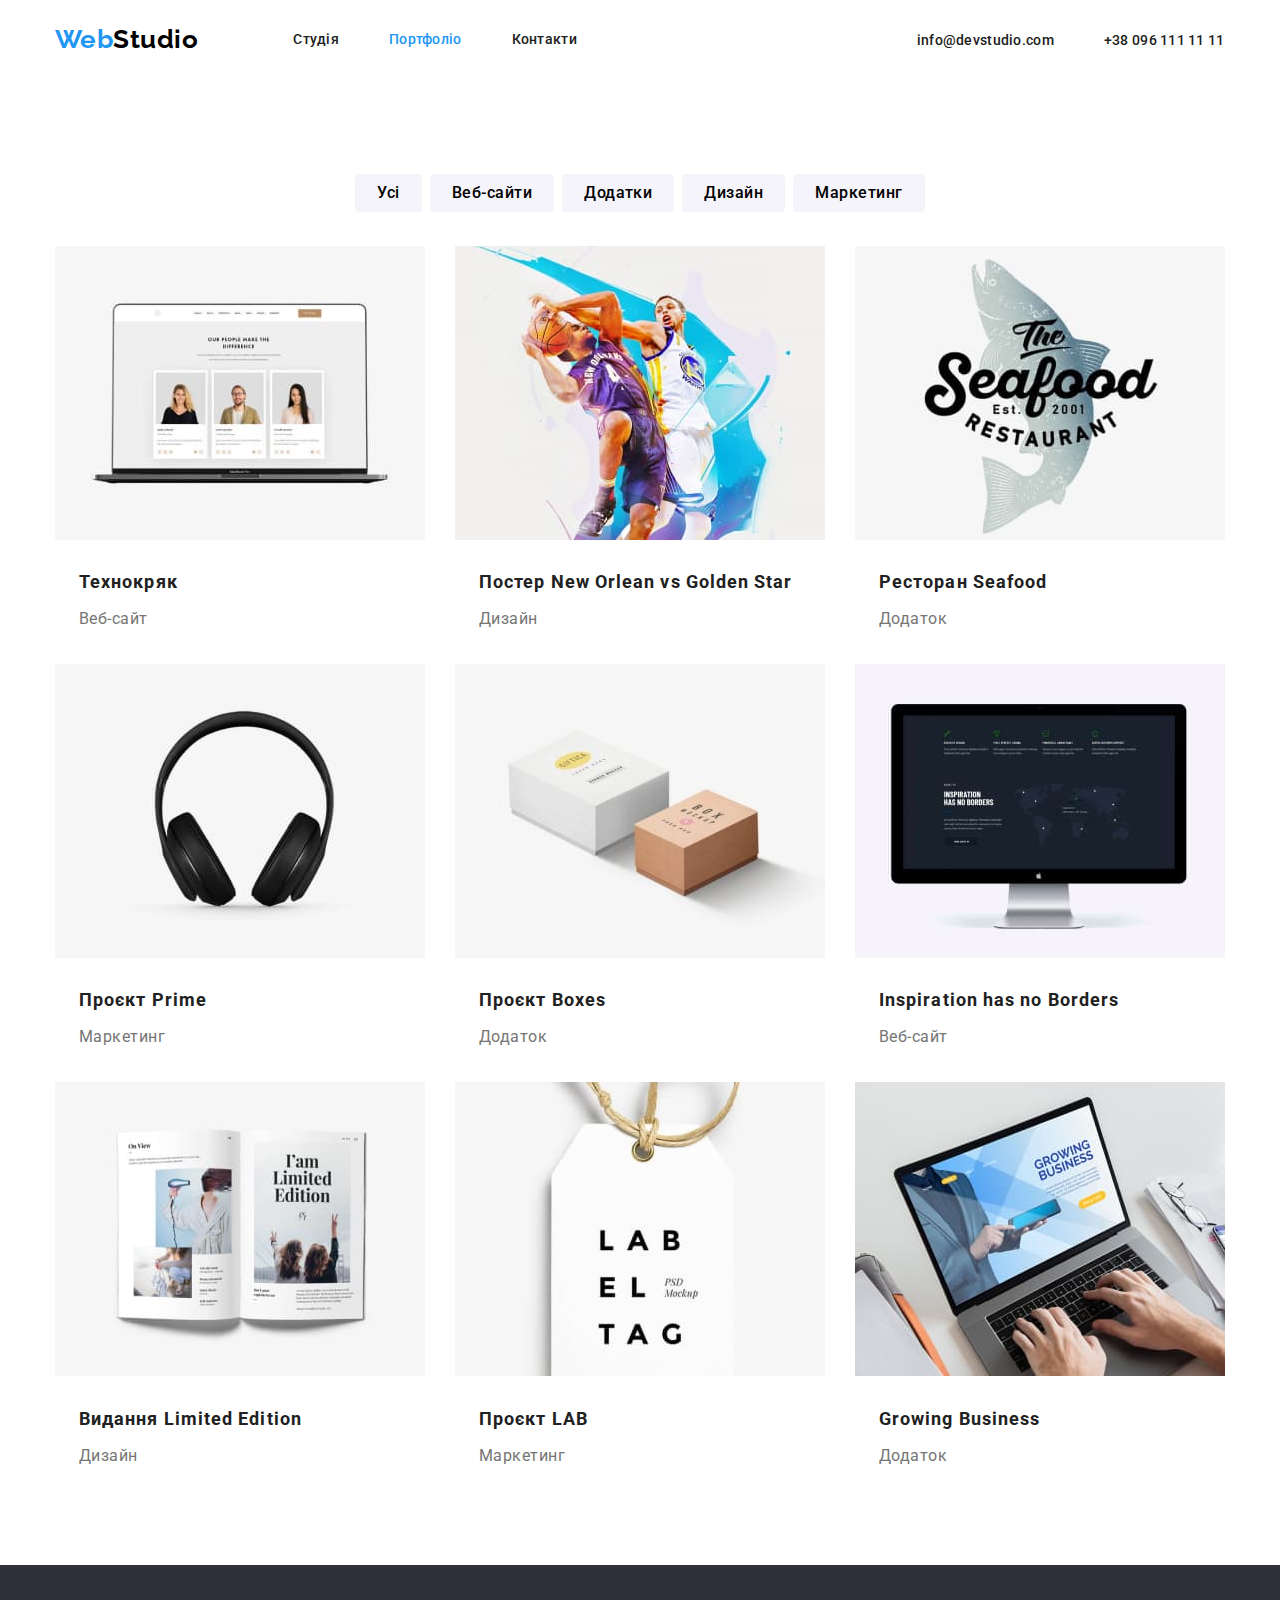
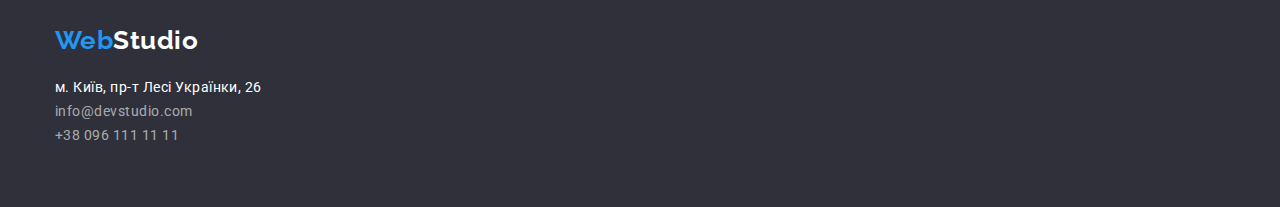
==== commit 74ba1da2: "2410-2151" ====
--- a/portfolio.html
+++ b/portfolio.html
@@ -19,8 +19,8 @@
   </head>
   <body>
     <!-- header -->
-    <header class="page-header">
-      <div class="container">
+       <header class="page-header">
+      <div class="container div-header">
         <!-- logo -->
         <a class="logo" href="./index.html"
           ><span class="logo-web">Web</span>
@@ -28,24 +28,24 @@
         </a>
         <!-- навігація хедера -->
         <nav class="main-nav">
-          <ul class="list">
-            <li>
+          <ul class="list main-nav-list">
+            <li class="nav-item">
               <a class="main-nav-link" href="./index.html">Студія</a>
             </li>
-            <li>
+            <li class="nav-item">
               <a class="main-nav-link current" href="./portfolio.html">Портфоліо</a>
             </li>
-            <li><a class="main-nav-link" href="">Контакти</a></li>
+            <li class="nav-item"><a class="main-nav-link" href="">Контакти</a></li>
           </ul>
         </nav>
         <!-- contacts -->
-        <ul class="list">
-          <li>
+        <ul class="list contacts-list">
+          <li class="nav-item">
             <a class="contacts" href="mailto:info@devstudio.com"
               >info@devstudio.com</a
             >
           </li>
-          <li>
+          <li class="nav-item">
             <a class="contacts" href="tel:+380961111111">+38 096 111 11 11</a>
           </li>
         </ul>
@@ -53,20 +53,20 @@
     </header>
     <!-- main -->
     <main class="main-portfolio">
-      <section class="main-portfolio-section">
+      <section class="section main-portfolio-section">
         <div class="container">
           <h1 class="visually-hidden">Портфоліо студії</h1>
           <!--nav of page "Portfolio" -->
           <nav class="nav-buttons">
-            <ul class="list">
-              <li><button type="button" class="button">Усі</button></li>
-              <li><button type="button" class="button">Веб-сайти</button></li>
-              <li><button type="button" class="button">Додатки</button></li>
-              <li><button type="button" class="button">Дизайн</button></li>
-              <li><button type="button" class="button">Маркетинг</button></li>
+            <ul class="list filter-list">
+              <li class="filter-item"><button type="button" class="button">Усі</button></li>
+              <li class="filter-item"><button type="button" class="button">Веб-сайти</button></li>
+              <li class="filter-item"><button type="button" class="button">Додатки</button></li>
+              <li class="filter-item"><button type="button" class="button">Дизайн</button></li>
+              <li class="filter-item"><button type="button" class="button">Маркетинг</button></li>
             </ul>
           </nav>
-          <ul class="list">
+          <ul class="list portfolio-list">
             <li class="portfolio-list-item">
               <a class="portfolio-list-link" href=""
                 ><img
@@ -78,7 +78,7 @@
                 <p class="portfolio-discription">Веб-сайт</p></a
               >
             </li>
-            <li>
+            <li class="portfolio-list-item">
               <a href="" class="portfolio-list-link">
                 <img
                   src="./images/poster.jpg"
@@ -91,7 +91,7 @@
                 <p class="portfolio-discription">Дизайн</p></a
               >
             </li>
-            <li>
+            <li class="portfolio-list-item">
               <a href="" class="portfolio-list-link">
                 <img
                   src="./images/restouran.jpg"
@@ -102,7 +102,7 @@
                 <p class="portfolio-discription">Додаток</p></a
               >
             </li>
-            <li>
+            <li class="portfolio-list-item">
               <a class="portfolio-list-link" href="">
                 <img
                   src="./images/prime.jpg"
@@ -113,7 +113,7 @@
                 <p class="portfolio-discription">Маркетинг</p></a
               >
             </li>
-            <li>
+            <li class="portfolio-list-item">
               <a class="portfolio-list-link" href="">
                 <img
                   src="./images/boxes.jpg"
@@ -124,7 +124,7 @@
                 <p class="portfolio-discription">Додаток</p></a
               >
             </li>
-            <li>
+            <li class="portfolio-list-item">
               <a class="portfolio-list-link" href="">
                 <img
                   src="./images/no-Borders.jpg"
@@ -135,7 +135,7 @@
                 <p class="portfolio-discription">Веб-сайт</p></a
               >
             </li>
-            <li>
+            <li class="portfolio-list-item">
               <a class="portfolio-list-link" href="">
                 <img
                   src="./images/lim-editiom.jpg"
@@ -146,7 +146,7 @@
                 <p class="portfolio-discription">Дизайн</p></a
               >
             </li>
-            <li>
+            <li class="portfolio-list-item">
               <a class="portfolio-list-link" href=""
                 ><img
                   src="./images/lab.jpg"
@@ -157,7 +157,7 @@
                 <p class="portfolio-discription">Маркетинг</p></a
               >
             </li>
-            <li>
+            <li class="portfolio-list-item">
               <a class="portfolio-list-link" href="">
                 <img
                   src="./images/growing-buisness.jpg"
@@ -175,11 +175,11 @@
     <!-- footer -->
     <footer class="footer">
       <div class="container">
-        <a class="logo" href="./index.html"
+        <a class="logo footer-logo" href="./index.html"
           ><span class="logo-web">Web</span>
           <span class="logo-studio-footer">Studio</span>
         </a>
-        <address>
+        <address class="footer-address">
           <ul class="list">
             <li>
               <a
--- a/css/styles.css
+++ b/css/styles.css
@@ -16,53 +16,6 @@
   padding: 0;
   margin: 0;
   list-style: none;
-}
-
-.container {
-  width: 1200px;
-  margin: 0 auto;
-  padding: 0 15px;
-  /* outline: 4px solid yellow; */
-}
-
-.main-nav-list {
-  display: flex;
-  margin-left: 95px;
-}
-
-/* .main-nav-list .nav-item:not( :last-child) {
-	margin-right: 50px;
-} */
-
-.main-nav-list .nav-item + .nav-item,
-.contacts-list .nav-item + .nav-item {
-  margin-left: 50px;
-}
-
-.main-nav .main-nav-link {
-  display: block;
-  padding-bottom: 32px;
-  padding-top: 32px;
-}
-
-.contacts-list {
-  display: flex;
-  margin-left: 340px;
-}
-
-.logo {
-	display: flex;
-
-}
-
-
-.hero-title {
-	padding-top: 200px;
-}
-
-.div-header {
-  display: flex;
-  align-items: center;
 }
 
 h1,
@@ -73,9 +26,54 @@
   margin-bottom: 0;
 }
 
-/* .section {
+.container {
+  width: 1200px;
+  margin: 0 auto;
+  padding: 0 15px;
+  /* outline: 4px solid yellow; */
+}
+
+.main-nav-list {
+  display: flex;
+  margin-left: 95px;
+}
+
+/* .main-nav-list .nav-item:not( :last-child) {
+	margin-right: 50px;
+} */
+
+.main-nav-list .nav-item + .nav-item,
+.contacts-list .nav-item + .nav-item {
+  margin-left: 50px;
+}
+
+.main-nav .main-nav-link {
+  display: block;
+  padding-bottom: 32px;
+  padding-top: 32px;
+}
+
+.contacts-list {
+  display: flex;
+  margin-left: 340px;
+}
+
+.logo {
+  display: flex;
+}
+
+.hero-title {
+  padding-top: 200px;
+}
+
+.div-header {
+  display: flex;
+  align-items: center;
+}
+
+.section {
   margin-bottom: 94px;
-} */
+}
 
 /* h2,
 .list,
@@ -106,6 +104,30 @@
   color: var(--fone-color);
 }
 
+.peculiarities-item {
+  min-width: 270px;
+}
+
+.peculiarities-list {
+  display: flex;
+}
+
+.peculiarities-list .peculiarities-item:not(:last-child) {
+  margin-right: 30px;
+}
+
+.peculiarities-title {
+  font-size: 14px;
+  line-height: 1.14;
+  text-transform: uppercase;
+  margin-bottom: 10px;
+}
+
+.peculiarities-discription {
+  font-size: 14px;
+  line-height: 1.7;
+}
+
 .logo,
 .main-nav-link,
 .contacts,
@@ -124,6 +146,45 @@
   font-size: 36px;
   line-height: 1.2;
   text-align: center;
+}
+
+.team-list-discription,
+.team-list-title {
+  font-size: 16px;
+  text-align: center;
+}
+
+.team-list-discription {
+  margin-bottom: 30px;
+}
+
+.team-list-title {
+  font-weight: 500;
+  margin-top: 30px;
+  margin-bottom: 10px;
+}
+
+.team-list {
+  display: flex;
+}
+
+.team-list-item:not(:last-child) {
+  margin-right: 30px;
+}
+
+.team {
+  line-height: 1.2;
+  background-color: #f5f4fa;
+  padding-top: 94px;
+  padding-bottom: 94px;
+}
+
+.work-list {
+  display: flex;
+}
+
+.work-list-item:not(:last-child) {
+  margin-right: 30px;
 }
 
 .logo {
@@ -200,44 +261,20 @@
   cursor: pointer;
   padding: 10px 32px;
   margin-top: 30px;
-	margin-bottom: 200px;
-}
-
-.peculiarities-title {
-  font-size: 14px;
-  line-height: 1.14;
-  text-transform: uppercase;
-}
-
-.peculiarities-discription {
-  font-size: 14px;
-  line-height: 1.7;
+  margin-bottom: 200px;
 }
 
 .button {
-  font-family: inherit;
   font-weight: 500;
   background: #f5f4fa;
   font-size: 16px;
   line-height: 1.6;
   text-align: center;
   letter-spacing: inherit;
+  padding: 6px 22px;
   border-radius: 4px;
+  border: none;
   cursor: pointer;
-}
-
-.team {
-  line-height: 1.2;
-  background-color: #f5f4fa;
-  /* padding: 186px 215px 94px; */
-}
-
-.team-list-discription,
-.team-list-title {
-  font-size: 16px;
-}
-.team-list-title {
-  font-weight: 500;
 }
 
 .nav-buttons button:hover,
@@ -251,14 +288,45 @@
   line-height: 2;
   letter-spacing: 0.06em;
   color: var(--main-color);
+
+	padding-left: 24px;
+	margin-top: 20px;
+	margin-bottom: 4px;
 }
 
 .portfolio-discription {
   line-height: 1.875;
+	padding-left: 24px;
+}
+
+.portfolio-list {
+  display: flex;
+  flex-wrap: wrap;
+  gap: 30px;
+}
+
+.filter-list {
+  display: flex;
+  justify-content: center;
+  margin-top: 94px;
+  margin-bottom: 34px;
+}
+
+.filter-item:not(:last-child) {
+  margin-right: 8px;
 }
 
 .footer {
   background: #2f303a;
+}
+
+.footer-logo {
+  padding-top: 60px;
+  margin-bottom: 20px;
+}
+
+.footer-address {
+  padding-bottom: 60px;
 }
 
 .footer-link:hover,
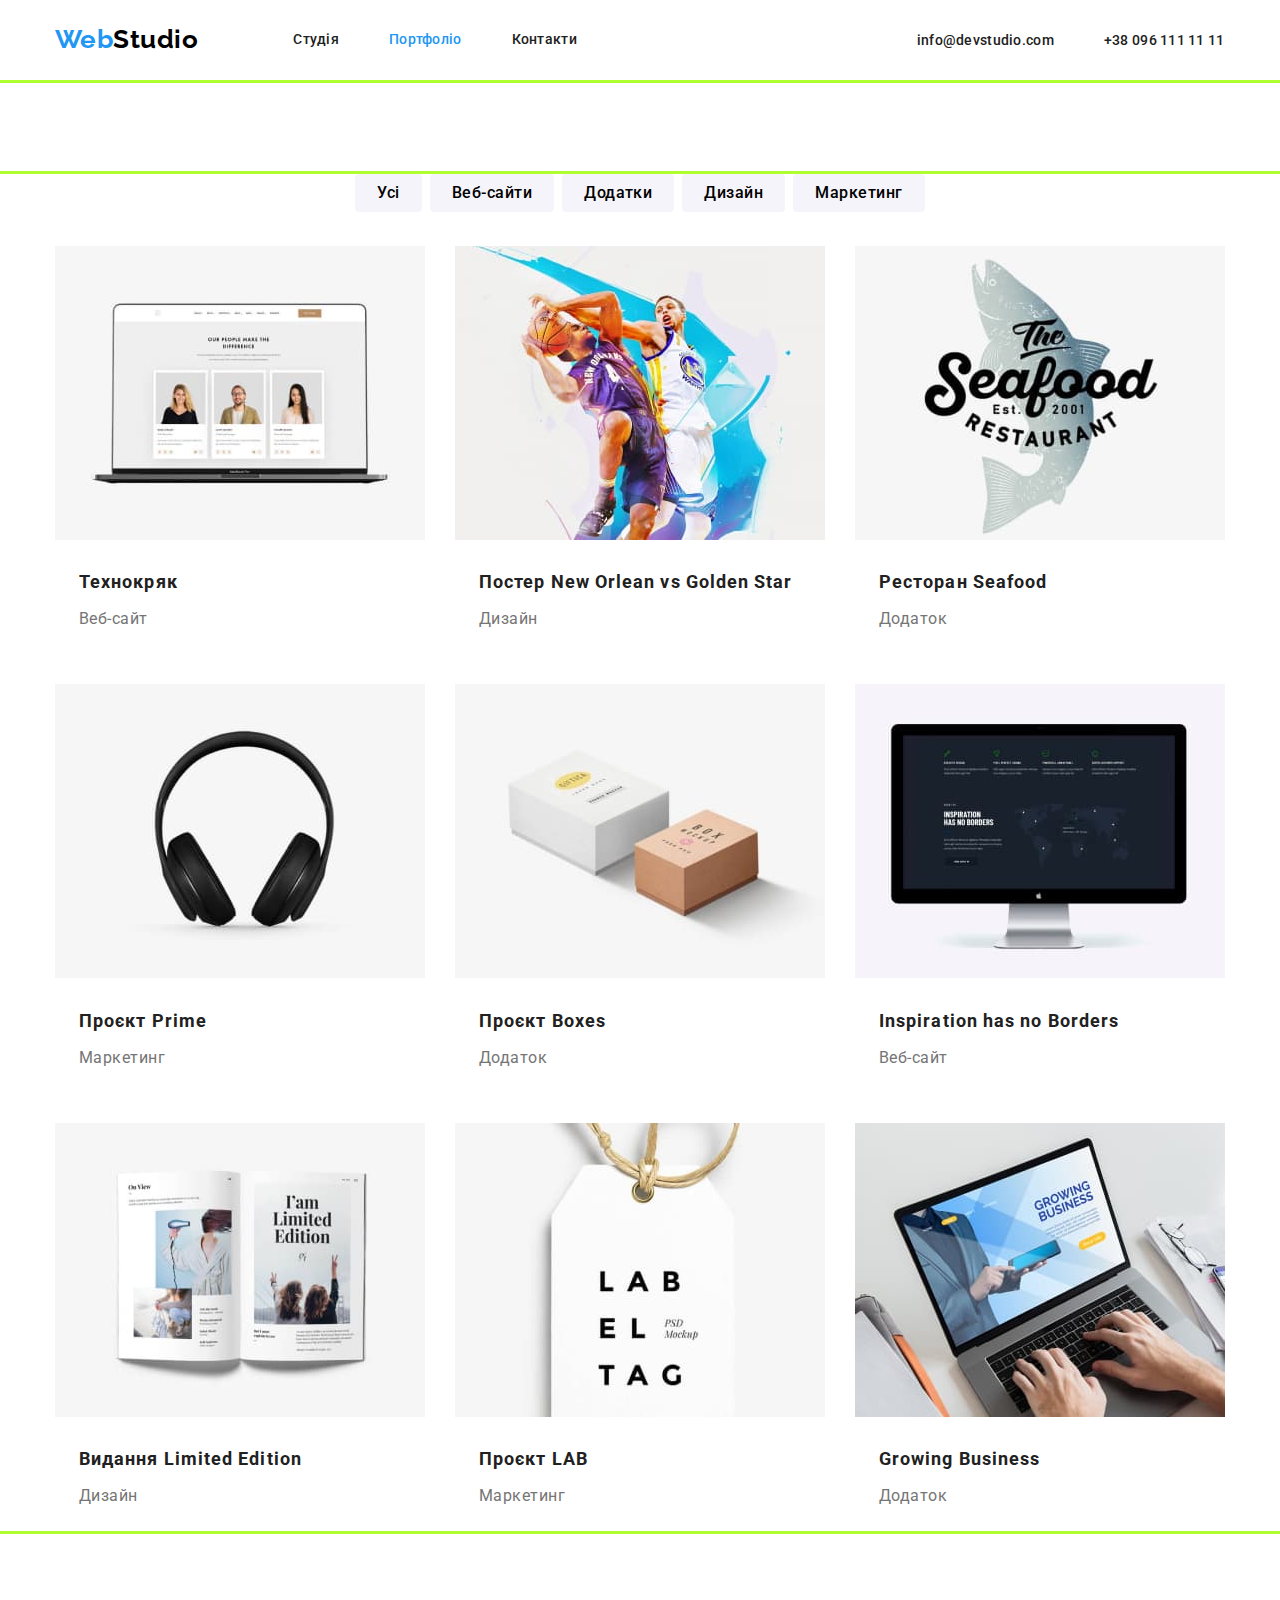
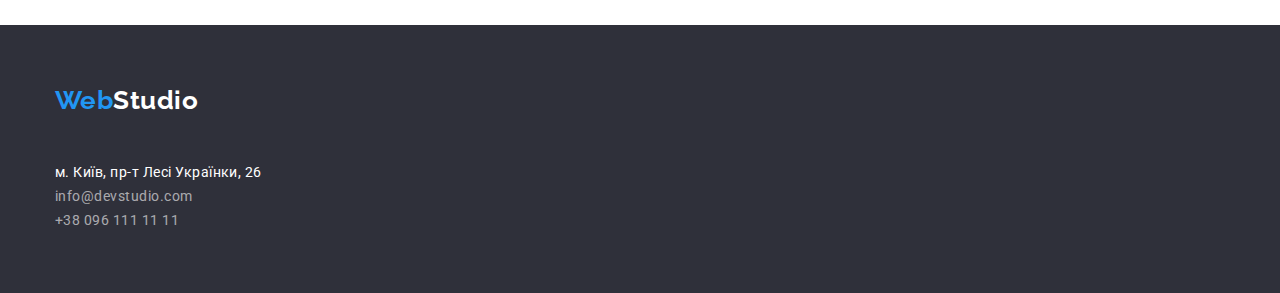
==== commit 145b37e7: "2410-2221" ====
--- a/portfolio.html
+++ b/portfolio.html
@@ -173,7 +173,7 @@
       </section>
     </main>
     <!-- footer -->
-    <footer class="footer">
+      <footer class="footer">
       <div class="container">
         <a class="logo footer-logo" href="./index.html"
           ><span class="logo-web">Web</span>
@@ -184,6 +184,7 @@
             <li>
               <a
                 class="footer-link address"
+                target="_blank"
                 rel="noopener noreferrer"
                 href="https://goo.gl/maps/77RELUGKc2nSZ557A"
                 >м. Київ, пр-т Лесі Українки, 26</a
--- a/css/styles.css
+++ b/css/styles.css
@@ -49,8 +49,8 @@
 
 .main-nav .main-nav-link {
   display: block;
-  padding-bottom: 32px;
-  padding-top: 32px;
+  padding-bottom: 20px;
+  padding-top: 20px;
 }
 
 .contacts-list {
@@ -60,6 +60,8 @@
 
 .logo {
   display: flex;
+	padding-top: 24px;
+	padding-bottom: 25px;
 }
 
 .hero-title {
@@ -209,6 +211,8 @@
   line-height: 1.14;
   letter-spacing: 0.02em;
   color: var(--main-color);
+  padding-top: 20px;
+  padding-bottom: 20px;
 }
 .contacts:hover,
 .contacts:focus {
@@ -289,20 +293,27 @@
   letter-spacing: 0.06em;
   color: var(--main-color);
 
-	padding-left: 24px;
-	margin-top: 20px;
-	margin-bottom: 4px;
+  padding-left: 24px;
+  margin-top: 20px;
+  margin-bottom: 4px;
 }
 
 .portfolio-discription {
   line-height: 1.875;
-	padding-left: 24px;
+  padding-left: 24px;
+  padding-bottom: 20px;
 }
 
 .portfolio-list {
   display: flex;
   flex-wrap: wrap;
   gap: 30px;
+}
+
+.section,
+.team,
+.page-header {
+  outline: 3px solid greenyellow;
 }
 
 .filter-list {
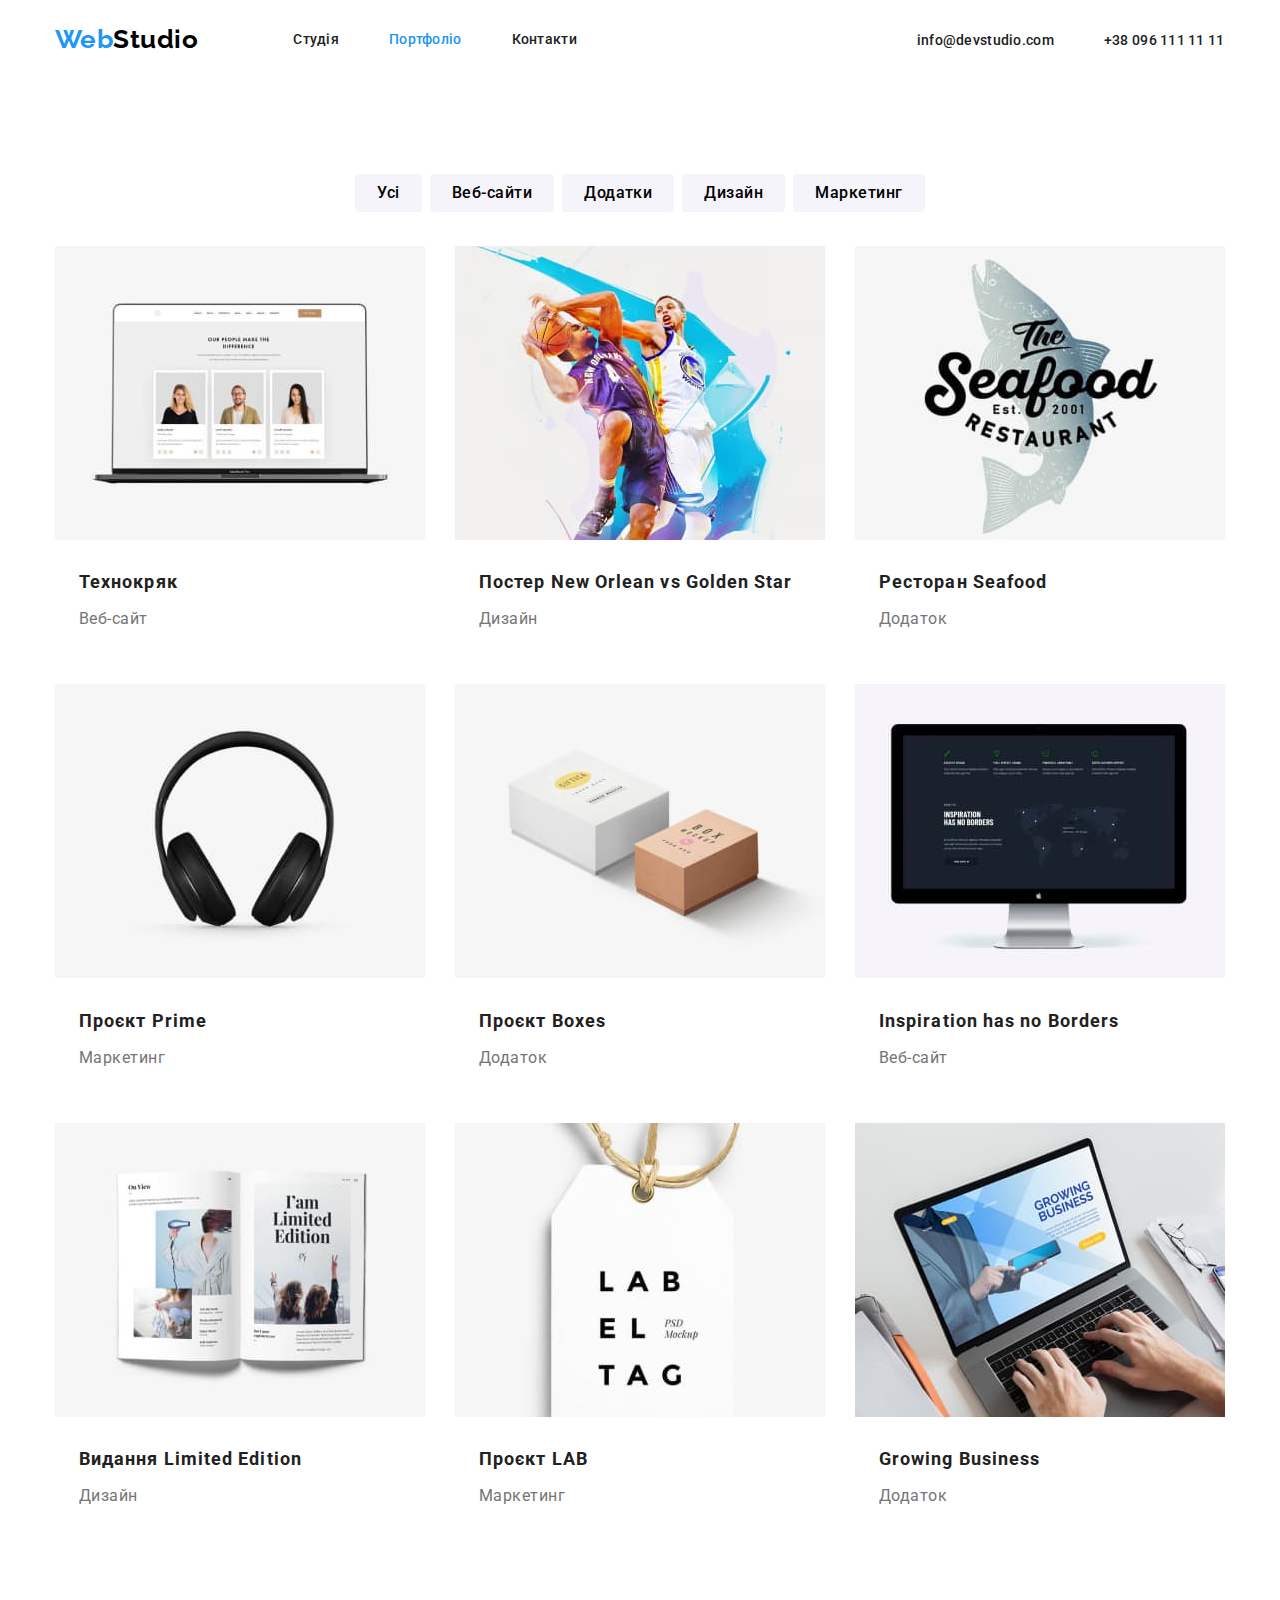
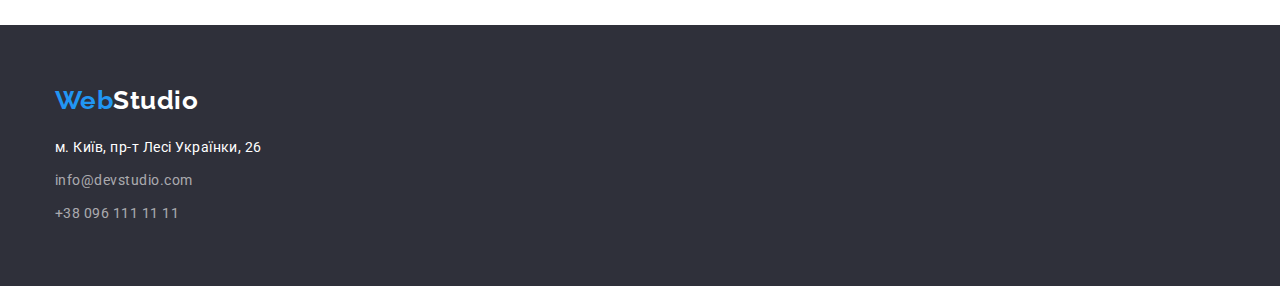
==== commit 8a33e62c: "2510-1809" ====
--- a/portfolio.html
+++ b/portfolio.html
@@ -180,8 +180,8 @@
           <span class="logo-studio-footer">Studio</span>
         </a>
         <address class="footer-address">
-          <ul class="list">
-            <li>
+          <ul class="footer-list list">
+            <li class="footer-list-item">
               <a
                 class="footer-link address"
                 target="_blank"
@@ -190,7 +190,7 @@
                 >м. Київ, пр-т Лесі Українки, 26</a
               >
             </li>
-            <li>
+            <li class="footer-list-item">
               <a class="footer-link" href="mailto:info@devstudio.com"
                 >info@devstudio.com
               </a>
@@ -199,7 +199,7 @@
               <a class="footer-link" href="tel:+380961111111"
                 >+38 096 111 11 11
               </a>
-            </li>
+            </li class="footer-list-item">
           </ul>
         </address>
       </div>
--- a/css/styles.css
+++ b/css/styles.css
@@ -60,8 +60,8 @@
 
 .logo {
   display: flex;
-	padding-top: 24px;
-	padding-bottom: 25px;
+  padding-top: 24px;
+  padding-bottom: 25px;
 }
 
 .hero-title {
@@ -77,15 +77,6 @@
   margin-bottom: 94px;
 }
 
-/* h2,
-.list,
-.logo,
-.footer,
-.page-header,
-p,
-.hero-title {
-  outline: 2px solid greenyellow;
-} */
 
 .visually-hidden {
   position: absolute;
@@ -310,11 +301,11 @@
   gap: 30px;
 }
 
-.section,
+/* .section,
 .team,
 .page-header {
   outline: 3px solid greenyellow;
-}
+} */
 
 .filter-list {
   display: flex;
@@ -331,8 +322,9 @@
   background: #2f303a;
 }
 
-.footer-logo {
+.logo.footer-logo {
   padding-top: 60px;
+  padding-bottom: 0;
   margin-bottom: 20px;
 }
 
@@ -353,6 +345,10 @@
   color: rgba(255, 255, 255, 0.6);
 }
 
+.footer-list-item:not(:last-child) {
+  margin-bottom: 9px;
+}
+
 .address,
 .logo-studio-footer {
   color: var(--main-bg-color);
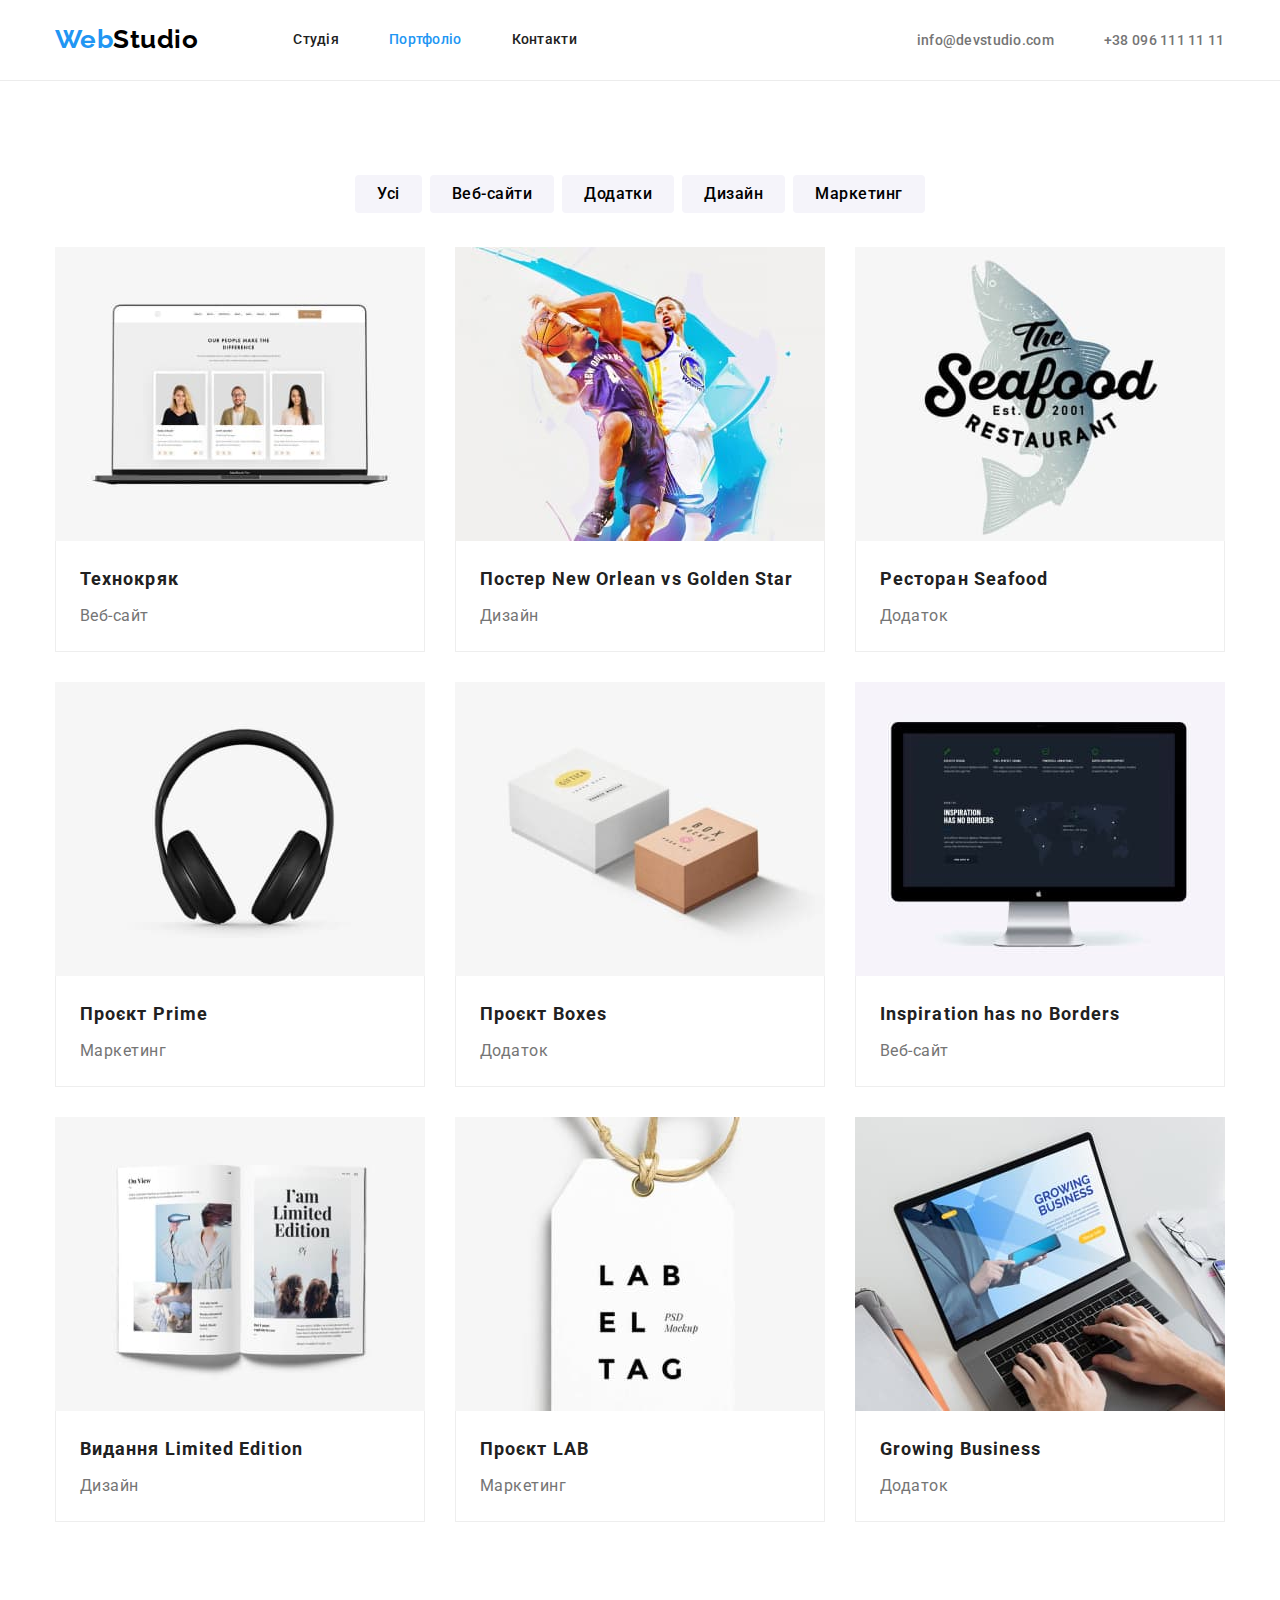
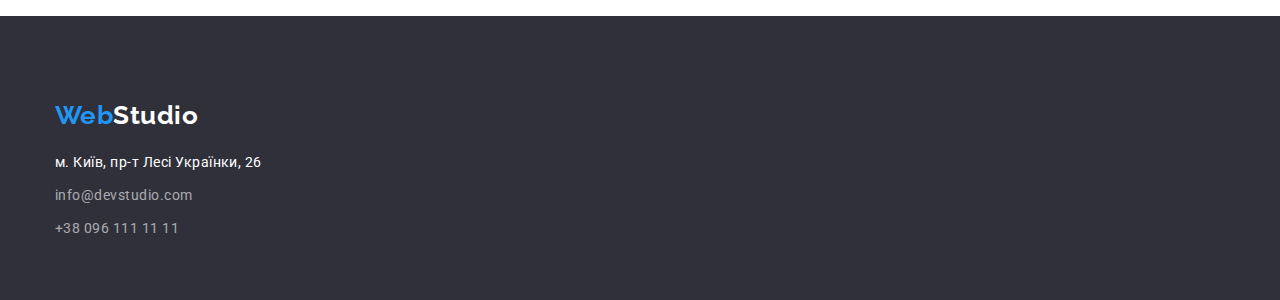
==== commit fe85b38a: "2710-1728" ====
--- a/portfolio.html
+++ b/portfolio.html
@@ -56,8 +56,7 @@
       <section class="section main-portfolio-section">
         <div class="container">
           <h1 class="visually-hidden">Портфоліо студії</h1>
-          <!--nav of page "Portfolio" -->
-          <nav class="nav-buttons">
+          <!--filter of page "Portfolio" -->
             <ul class="list filter-list">
               <li class="filter-item"><button type="button" class="button">Усі</button></li>
               <li class="filter-item"><button type="button" class="button">Веб-сайти</button></li>
@@ -65,7 +64,6 @@
               <li class="filter-item"><button type="button" class="button">Дизайн</button></li>
               <li class="filter-item"><button type="button" class="button">Маркетинг</button></li>
             </ul>
-          </nav>
           <ul class="list portfolio-list">
             <li class="portfolio-list-item">
               <a class="portfolio-list-link" href=""
--- a/css/styles.css
+++ b/css/styles.css
@@ -3,6 +3,7 @@
   --main-color: #212121;
   --fone-color: #757575;
   --main-bg-color: #ffffff;
+	--border-color: #EEEEEE;
 }
 
 body {
@@ -10,12 +11,6 @@
   font-style: normal;
   color: var(--main-color);
   letter-spacing: 0.03em;
-}
-
-.list {
-  padding: 0;
-  margin: 0;
-  list-style: none;
 }
 
 h1,
@@ -26,21 +21,30 @@
   margin-bottom: 0;
 }
 
+img {
+  display: block;
+}
+
+.list {
+  padding: 0;
+  margin: 0;
+  list-style: none;
+}
+
+.page-header {
+  border-bottom: 1px solid #ececec;
+}
+
 .container {
   width: 1200px;
   margin: 0 auto;
   padding: 0 15px;
-  /* outline: 4px solid yellow; */
 }
 
 .main-nav-list {
   display: flex;
   margin-left: 95px;
 }
-
-/* .main-nav-list .nav-item:not( :last-child) {
-	margin-right: 50px;
-} */
 
 .main-nav-list .nav-item + .nav-item,
 .contacts-list .nav-item + .nav-item {
@@ -53,6 +57,23 @@
   padding-top: 20px;
 }
 
+.main-nav-link {
+  font-weight: 500;
+  font-size: 14px;
+  line-height: 1.14;
+  letter-spacing: 0.02em;
+  color: var(--main-color);
+}
+
+.main-nav-link:hover,
+.main-nav-link:focus {
+  color: var(--focus-color);
+}
+
+.main-nav .main-nav-link.current {
+  color: var(--focus-color);
+}
+
 .contacts-list {
   display: flex;
   margin-left: 340px;
@@ -64,19 +85,44 @@
   padding-bottom: 25px;
 }
 
+.hero-section.section {
+  background: #2f303a;
+  text-align: center;
+  padding-top: 200px;
+  padding-bottom: 200px;
+}
+
+
 .hero-title {
-  padding-top: 200px;
+  font-weight: 900;
+  font-size: 44px;
+  line-height: 1.4;
+  text-align: center;
+  letter-spacing: 0.06em;
+  text-transform: uppercase;
+  color: var(--main-bg-color);
+}
+
+.hero-button {
+  font-size: 16px;
+  font-weight: 700;
+  line-height: 1.875;
+  letter-spacing: 0.06em;
+  color: var(--main-bg-color);
+
+  min-width: 216px;
+  background: var(--focus-color);
+  border-radius: 4px;
+  border: var(--focus-color);
+  cursor: pointer;
+  padding: 10px 32px;
+  margin-top: 30px;
 }
 
 .div-header {
   display: flex;
   align-items: center;
 }
-
-.section {
-  margin-bottom: 94px;
-}
-
 
 .visually-hidden {
   position: absolute;
@@ -93,7 +139,8 @@
 
 .peculiarities-discription,
 .team-list-discription,
-.portfolio-discription {
+.portfolio-discription,
+.nav-item > .contacts {
   color: var(--fone-color);
 }
 
@@ -119,6 +166,15 @@
 .peculiarities-discription {
   font-size: 14px;
   line-height: 1.7;
+}
+
+.section {
+  padding-top: 94px;
+  padding-bottom: 94px;
+}
+
+.our-work.section {
+  padding-top: 0;
 }
 
 .logo,
@@ -134,6 +190,14 @@
   margin-bottom: 50px;
 }
 
+.work-list {
+  display: flex;
+}
+
+.work-list-item:not(:last-child) {
+  margin-right: 30px;
+}
+
 .team-title,
 .our-work-title {
   font-size: 36px;
@@ -165,19 +229,19 @@
   margin-right: 30px;
 }
 
+.team-list-item {
+   background-color: var(--main-bg-color);
+}
+
+.team-list-item {
+  box-shadow: 0px 1px 3px rgba(0, 0, 0, 0.12), 0px 1px 1px rgba(0, 0, 0, 0.14),
+    0px 2px 1px rgba(0, 0, 0, 0.2);
+  border-radius: 0px 0px 4px 4px;
+}
+
 .team {
   line-height: 1.2;
   background-color: #f5f4fa;
-  padding-top: 94px;
-  padding-bottom: 94px;
-}
-
-.work-list {
-  display: flex;
-}
-
-.work-list-item:not(:last-child) {
-  margin-right: 30px;
 }
 
 .logo {
@@ -210,55 +274,6 @@
   color: var(--focus-color);
 }
 
-.main-nav-link {
-  font-weight: 500;
-  font-size: 14px;
-  line-height: 1.14;
-  letter-spacing: 0.02em;
-  color: var(--main-color);
-}
-
-.main-nav-link:hover,
-.main-nav-link:focus {
-  color: var(--focus-color);
-}
-
-.main-nav .main-nav-link.current {
-  color: var(--focus-color);
-}
-
-.hero-section {
-  background: #2f303a;
-  text-align: center;
-}
-
-.hero-title {
-  font-weight: 900;
-  font-size: 44px;
-  line-height: 1.4;
-  text-align: center;
-  letter-spacing: 0.06em;
-  text-transform: uppercase;
-  color: var(--main-bg-color);
-}
-
-.hero-button {
-  font-size: 16px;
-  font-weight: 700;
-  line-height: 1.875;
-  letter-spacing: 0.06em;
-  color: var(--main-bg-color);
-
-  min-width: 216px;
-  background: var(--focus-color);
-  border-radius: 4px;
-  border: var(--focus-color);
-  cursor: pointer;
-  padding: 10px 32px;
-  margin-top: 30px;
-  margin-bottom: 200px;
-}
-
 .button {
   font-weight: 500;
   background: #f5f4fa;
@@ -272,10 +287,12 @@
   cursor: pointer;
 }
 
-.nav-buttons button:hover,
-.nav-buttons button:focus {
+.filter-list button:hover,
+.filter-list button:focus {
   background-color: var(--focus-color);
   color: var(--main-bg-color);
+  box-shadow: 0px 3px 1px rgba(0, 0, 0, 0.1), 0px 1px 2px rgba(0, 0, 0, 0.08),
+    0px 2px 2px rgba(0, 0, 0, 0.12);
 }
 
 .portfolio-list-title {
@@ -285,14 +302,19 @@
   color: var(--main-color);
 
   padding-left: 24px;
-  margin-top: 20px;
-  margin-bottom: 4px;
+  padding-top: 20px;
+  padding-bottom: 4px;
+	border-left: 1px solid var(--border-color);
+	border-right: 1px solid var(--border-color);
 }
 
 .portfolio-discription {
   line-height: 1.875;
   padding-left: 24px;
   padding-bottom: 20px;
+	border-left: 1px solid var(--border-color);
+	border-right: 1px solid var(--border-color);
+	border-bottom: 1px solid var(--border-color);
 }
 
 .portfolio-list {
@@ -301,16 +323,9 @@
   gap: 30px;
 }
 
-/* .section,
-.team,
-.page-header {
-  outline: 3px solid greenyellow;
-} */
-
 .filter-list {
   display: flex;
   justify-content: center;
-  margin-top: 94px;
   margin-bottom: 34px;
 }
 
@@ -320,16 +335,13 @@
 
 .footer {
   background: #2f303a;
+  padding-top: 60px;
+  padding-bottom: 60px;
 }
 
 .logo.footer-logo {
-  padding-top: 60px;
   padding-bottom: 0;
   margin-bottom: 20px;
-}
-
-.footer-address {
-  padding-bottom: 60px;
 }
 
 .footer-link:hover,
